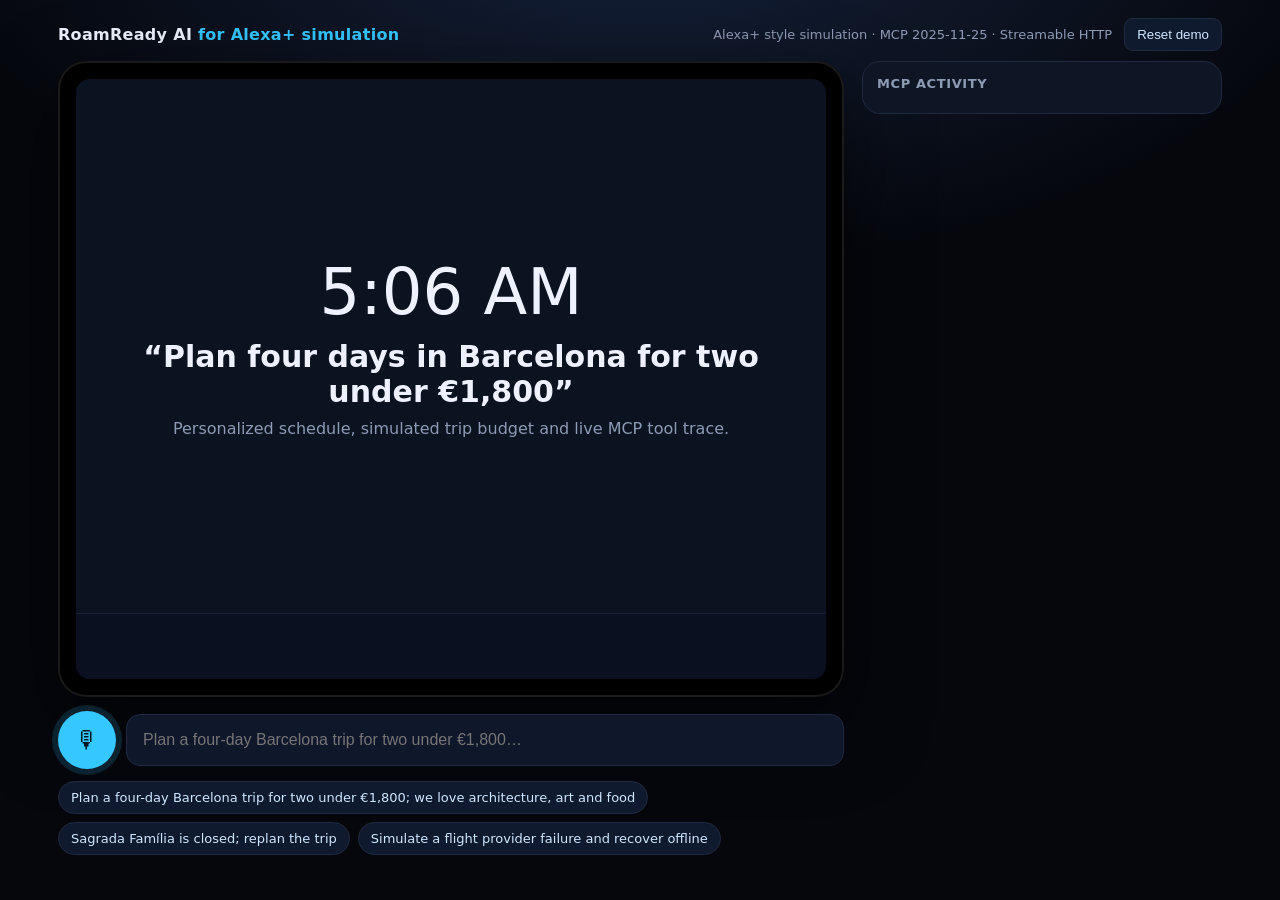
==== web/static/index.html @ 5a31c9e3 "Prepare RoamReady AI hackathon demo and audit" ====
<!DOCTYPE html>
<html lang="en">
<head>
<meta charset="utf-8">
<meta name="viewport" content="width=device-width, initial-scale=1">
<title>RoamReady AI · Alexa+ simulator</title>
<style>
  :root { --ring:#35c7ff; --bg:#05070d; --panel:#0e1524; --line:#1f2a40; --text:#eef2ff; --muted:#8e9bb5; }
  * { box-sizing:border-box; }
  body { margin:0; min-height:100vh; background:radial-gradient(1200px 600px at 50% -10%, #16233d 0%, var(--bg) 60%); color:var(--text);
         font-family:system-ui,-apple-system,"Segoe UI",Roboto,sans-serif; display:flex; flex-direction:column; align-items:center; }
  header { width:100%; max-width:1180px; display:flex; justify-content:space-between; align-items:center; padding:18px 8px 10px; }
  header .brand { font-weight:700; letter-spacing:.3px; } header .brand span { color:var(--ring); }
  header .meta { color:var(--muted); font-size:13px; }
  .reset { margin-left:12px; background:#101a2e; border:1px solid var(--line); color:#cfe6ff; border-radius:9px; padding:8px 12px; cursor:pointer; }
  .stage { display:flex; gap:18px; width:100%; max-width:1180px; padding:0 8px 24px; align-items:flex-start; }
  .device { flex:1; background:#000; border-radius:28px; padding:18px; box-shadow:0 30px 80px rgba(0,0,0,.6), inset 0 0 0 2px #1a1a1a; }
  .screen { position:relative; background:#0b1220; border-radius:14px; height:600px; overflow:hidden; display:flex; flex-direction:column; }
  .lightbar { position:absolute; left:0; right:0; bottom:0; height:6px; background:transparent; transition:.3s; }
  .listening .lightbar { background:linear-gradient(90deg,transparent,var(--ring),transparent); animation:pulse 1.1s infinite; }
  .thinking .lightbar { background:linear-gradient(90deg,#1b5cff,var(--ring),#1b5cff); background-size:200% 100%; animation:slide 1.2s linear infinite; }
  .speaking .lightbar { background:var(--ring); animation:pulse .6s infinite; }
  @keyframes pulse { 0%,100% { opacity:.35 } 50% { opacity:1 } }
  @keyframes slide { from { background-position:0 0 } to { background-position:200% 0 } }
  .home { flex:1; display:flex; flex-direction:column; justify-content:center; align-items:center; gap:10px; color:var(--muted); text-align:center; padding:30px; }
  .home h2 { color:var(--text); font-size:30px; margin:0; font-weight:650; }
  .clock { font-size:64px; color:var(--text); font-weight:300; }
  iframe { flex:1; border:0; width:100%; background:#0b1220; display:none; }
  .caption { min-height:66px; padding:12px 18px 16px; border-top:1px solid #172238; background:#0a1020; font-size:17px; }
  .caption .you { color:var(--muted); font-size:14px; margin-bottom:4px; }
  .controls { display:flex; gap:10px; margin-top:14px; align-items:center; }
  .mic { width:58px; height:58px; border-radius:50%; border:0; background:var(--ring); color:#001421; font-size:24px; cursor:pointer; flex:none; box-shadow:0 0 0 6px rgba(53,199,255,.15); }
  .mic.on { background:#ff4d6d; box-shadow:0 0 0 8px rgba(255,77,109,.2); }
  input { flex:1; background:#0f172a; border:1px solid var(--line); color:var(--text); border-radius:14px; padding:16px; font-size:16px; }
  .chips { display:flex; flex-wrap:wrap; gap:8px; margin-top:12px; }
  .chip { background:#101a2e; border:1px solid var(--line); color:#cfe6ff; padding:8px 12px; border-radius:99px; font-size:13px; cursor:pointer; }
  .dev { width:360px; flex:none; background:var(--panel); border:1px solid var(--line); border-radius:18px; padding:14px; font-size:12px; max-height:760px; overflow:auto; }
  .dev h3 { margin:0 0 8px; font-size:13px; color:var(--muted); font-weight:600; text-transform:uppercase; letter-spacing:.6px; }
  .ev { border-left:2px solid var(--ring); padding:6px 10px; margin:8px 0; background:#0b1322; border-radius:0 8px 8px 0; }
  .ev.err { border-color:#ff4d6d; } .ev.note { border-color:#ffb547; }
  .ev b { color:#bfe9ff; } .ev pre { white-space:pre-wrap; word-break:break-word; margin:4px 0 0; color:var(--muted); font-size:11px; }
  @media (max-width: 1100px) { .stage { flex-direction:column; } .dev { width:100%; } }
</style>
</head>
<body>
<header>
  <div class="brand">RoamReady AI <span>for Alexa+ simulation</span></div>
  <div><span class="meta">Alexa+ style simulation · MCP 2025-11-25 · Streamable HTTP</span><button class="reset" id="reset">Reset demo</button></div>
</header>
<div class="stage">
  <div>
    <div class="device"><div class="screen" id="screen">
      <div class="home" id="home"><div class="clock" id="clock"></div><h2>“Plan four days in Barcelona for two under €1,800”</h2>
        <div>Personalized schedule, simulated trip budget and live MCP tool trace.</div></div>
      <iframe id="view" sandbox="allow-scripts allow-popups" title="RoamReady AI view"></iframe>
      <div class="caption"><div class="you" id="you"></div><div id="say"></div></div>
      <div class="lightbar"></div>
    </div></div>
    <div class="controls">
      <button class="mic" id="mic" title="Talk">🎙</button>
      <input id="text" placeholder="Plan a four-day Barcelona trip for two under €1,800…" autocomplete="off">
    </div>
    <div class="chips" id="chips"></div>
  </div>
  <aside class="dev"><h3>MCP activity</h3><div id="log"></div></aside>
</div>
<script>
const $ = (id) => document.getElementById(id);
const screen = $("screen"), view = $("view"), log = $("log");
let sessionId = localStorage.getItem("ts_session") || null;
const userId = localStorage.getItem("ts_user") || (() => { const u = "user-" + Math.random().toString(36).slice(2, 8); localStorage.setItem("ts_user", u); return u; })();
const chips = ["Plan a four-day Barcelona trip for two under €1,800; we love architecture, art and food",
               "Sagrada Família is closed; replan the trip", "Simulate a flight provider failure and recover offline"] ;
chips.forEach(c => { const b = document.createElement("span"); b.className = "chip"; b.textContent = c; b.onclick = () => ask(c); $("chips").appendChild(b); });
setInterval(() => $("clock").textContent = new Date().toLocaleTimeString([], { hour:"numeric", minute:"2-digit" }), 1000);

function state(s) { screen.className = "screen " + (s || ""); }
function addLog(cls, title, body) {
  const d = document.createElement("div"); d.className = "ev " + (cls || "");
  const b = document.createElement("b"); b.textContent = title; d.appendChild(b);
  if (body) { const pre = document.createElement("pre"); pre.textContent = body; d.appendChild(pre); }
  log.prepend(d);
}

// ---------------------------------------------------------------- MCP Apps host bridge (SEP-1865)
let current = null, viewReady = false;
function showView(ui) {
  current = ui; viewReady = false;
  $("home").style.display = "none"; view.style.display = "block";
  view.srcdoc = ui.html;
}
function toView(msg) { view.contentWindow && view.contentWindow.postMessage(msg, "*"); }
window.addEventListener("message", async (ev) => {
  if (ev.source !== view.contentWindow) return;
  const m = ev.data || {};
  if (m.method === "ui/initialize") {
    toView({ jsonrpc:"2.0", id:m.id, result:{ protocolVersion:"2026-01-26", hostInfo:{ name:"alexa-plus-simulator", version:"0.1.0" },
      hostCapabilities:{ openLinks:{}, serverTools:{}, logging:{} },
      hostContext:{ theme:"dark", displayMode:"inline", platform:"web", locale:"en-US", containerDimensions:{ height:520 } } } });
  } else if (m.method === "ui/notifications/initialized") {
    viewReady = true;
    if (current) { toView({ jsonrpc:"2.0", method:"ui/notifications/tool-input", params:current.toolInput });
                   toView({ jsonrpc:"2.0", method:"ui/notifications/tool-result", params:current.toolResult }); }
  } else if (m.method === "tools/call") {
    addLog("", "view → tools/call " + m.params.name, JSON.stringify(m.params.arguments));
    const r = await fetch("/api/tool", { method:"POST", headers:{ "Content-Type":"application/json" }, body:JSON.stringify({ user_id:userId, ...m.params }) }).then(r => r.json());
    toView({ jsonrpc:"2.0", id:m.id, result:r });
    const sp = r.structuredContent && r.structuredContent.speech; if (sp) { $("say").textContent = sp; speak(sp); }
    if (r.structuredContent && r.structuredContent.kind === "watches") toView({ jsonrpc:"2.0", method:"ui/notifications/tool-result", params:r });
  } else if (m.method === "ui/open-link") {
    window.open(m.params.url, "_blank"); toView({ jsonrpc:"2.0", id:m.id, result:{} });
  } else if (m.id && m.method) { toView({ jsonrpc:"2.0", id:m.id, result:{} }); }
});

// ---------------------------------------------------------------- voice
function speak(text) {
  if (!("speechSynthesis" in window)) return;
  speechSynthesis.cancel();
  const u = new SpeechSynthesisUtterance(text); u.lang = "en-US"; u.rate = 1.03;
  const v = speechSynthesis.getVoices().find(v => /en-US/.test(v.lang) && /(Aria|Jenny|Samantha|Google US|Zira)/i.test(v.name));
  if (v) u.voice = v;
  u.onstart = () => state("speaking"); u.onend = () => state("");
  speechSynthesis.speak(u);
}
const SR = window.SpeechRecognition || window.webkitSpeechRecognition;
let rec = null;
$("mic").onclick = () => {
  if (!SR) { $("text").focus(); return; }
  if (rec) { rec.stop(); return; }
  rec = new SR(); rec.lang = "en-US"; rec.interimResults = true;
  rec.onstart = () => { state("listening"); $("mic").classList.add("on"); };
  rec.onresult = (e) => { const t = [...e.results].map(r => r[0].transcript).join(""); $("you").textContent = "“" + t + "”"; if (e.results[e.results.length - 1].isFinal) ask(t); };
  rec.onend = () => { $("mic").classList.remove("on"); rec = null; if (screen.className.includes("listening")) state(""); };
  rec.start();
};
$("text").addEventListener("keydown", (e) => { if (e.key === "Enter" && e.target.value.trim()) { ask(e.target.value.trim()); e.target.value = ""; } });
$("reset").onclick = async () => {
  $("reset").disabled = true;
  try {
    await fetch("/api/reset", { method:"POST", headers:{"Content-Type":"application/json"}, body:JSON.stringify({session_id:sessionId, user_id:userId}) });
    sessionId = null; localStorage.removeItem("ts_session"); log.replaceChildren(); current = null;
    view.removeAttribute("srcdoc"); view.style.display = "none"; $("home").style.display = "flex";
    $("you").textContent = ""; $("say").textContent = "Demo reset."; state("");
  } catch (e) { addLog("err", "reset failed", String(e)); }
  finally { $("reset").disabled = false; }
};

// ---------------------------------------------------------------- conversation
async function ask(text) {
  text = text.replace(/^alexa[, ]*/i, "");
  $("you").textContent = "“" + text + "”"; $("say").textContent = "…"; state("thinking");
  addLog("", "user", text);
  try {
    const r = await fetch("/api/chat", { method:"POST", headers:{ "Content-Type":"application/json" },
                                          body:JSON.stringify({ session_id:sessionId, user_id:userId, text }) }).then(r => r.json());
    sessionId = r.session_id; localStorage.setItem("ts_session", sessionId);
    (r.trace || []).forEach(t => t.note ? addLog("note", "host", t.note)
                                         : addLog(t.isError ? "err" : "", "tools/call " + t.tool, JSON.stringify(t.arguments) + "\n→ " + (t.speech || "")));
    addLog("", `Alexa (${r.mode}, ${r.ms} ms)`, r.speech);
    if (r.ui) showView(r.ui);
    $("say").textContent = r.speech; speak(r.speech);
  } catch (e) { $("say").textContent = "Sorry, something went wrong."; state(""); addLog("err", "error", String(e)); }
}
</script>
</body>
</html>
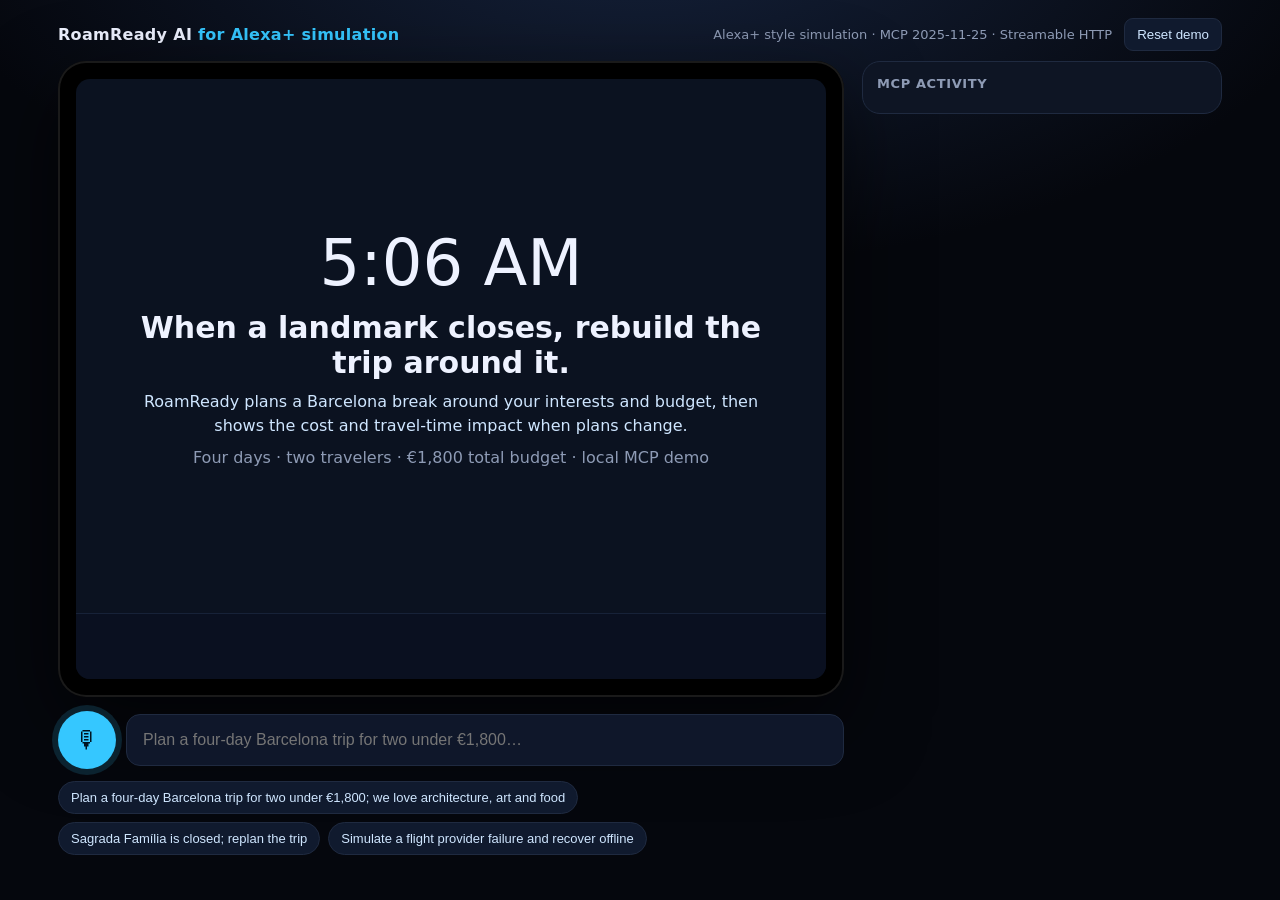
==== commit 6e374572: "Polish RoamReady competition demo and submission evidence" ====
--- a/web/static/index.html
+++ b/web/static/index.html
@@ -24,6 +24,8 @@
   @keyframes slide { from { background-position:0 0 } to { background-position:200% 0 } }
   .home { flex:1; display:flex; flex-direction:column; justify-content:center; align-items:center; gap:10px; color:var(--muted); text-align:center; padding:30px; }
   .home h2 { color:var(--text); font-size:30px; margin:0; font-weight:650; }
+  .home .promise { max-width:650px; color:#cfe6ff; font-size:16px; line-height:1.5; }
+  .sr-only { position:absolute; width:1px; height:1px; padding:0; margin:-1px; overflow:hidden; clip:rect(0,0,0,0); white-space:nowrap; border:0; }
   .clock { font-size:64px; color:var(--text); font-weight:300; }
   iframe { flex:1; border:0; width:100%; background:#0b1220; display:none; }
   .caption { min-height:66px; padding:12px 18px 16px; border-top:1px solid #172238; background:#0a1020; font-size:17px; }
@@ -34,6 +36,7 @@
   input { flex:1; background:#0f172a; border:1px solid var(--line); color:var(--text); border-radius:14px; padding:16px; font-size:16px; }
   .chips { display:flex; flex-wrap:wrap; gap:8px; margin-top:12px; }
   .chip { background:#101a2e; border:1px solid var(--line); color:#cfe6ff; padding:8px 12px; border-radius:99px; font-size:13px; cursor:pointer; }
+  button:focus-visible, input:focus-visible { outline:3px solid var(--ring); outline-offset:2px; }
   .dev { width:360px; flex:none; background:var(--panel); border:1px solid var(--line); border-radius:18px; padding:14px; font-size:12px; max-height:760px; overflow:auto; }
   .dev h3 { margin:0 0 8px; font-size:13px; color:var(--muted); font-weight:600; text-transform:uppercase; letter-spacing:.6px; }
   .ev { border-left:2px solid var(--ring); padding:6px 10px; margin:8px 0; background:#0b1322; border-radius:0 8px 8px 0; }
@@ -44,25 +47,26 @@
 </head>
 <body>
 <header>
-  <div class="brand">RoamReady AI <span>for Alexa+ simulation</span></div>
+  <div class="brand"><h1 style="display:inline;font-size:inherit;margin:0">RoamReady AI</h1> <span>for Alexa+ simulation</span></div>
   <div><span class="meta">Alexa+ style simulation · MCP 2025-11-25 · Streamable HTTP</span><button class="reset" id="reset">Reset demo</button></div>
 </header>
 <div class="stage">
   <div>
     <div class="device"><div class="screen" id="screen">
-      <div class="home" id="home"><div class="clock" id="clock"></div><h2>“Plan four days in Barcelona for two under €1,800”</h2>
-        <div>Personalized schedule, simulated trip budget and live MCP tool trace.</div></div>
+      <div class="home" id="home"><div class="clock" id="clock" aria-hidden="true"></div><h2>When a landmark closes, rebuild the trip around it.</h2>
+        <div class="promise">RoamReady plans a Barcelona break around your interests and budget, then shows the cost and travel-time impact when plans change.</div>
+        <div>Four days · two travelers · €1,800 total budget · local MCP demo</div></div>
       <iframe id="view" sandbox="allow-scripts allow-popups" title="RoamReady AI view"></iframe>
-      <div class="caption"><div class="you" id="you"></div><div id="say"></div></div>
+      <div class="caption"><div class="you" id="you"></div><div id="say" role="status" aria-live="polite" aria-atomic="true"></div></div>
       <div class="lightbar"></div>
     </div></div>
     <div class="controls">
-      <button class="mic" id="mic" title="Talk">🎙</button>
-      <input id="text" placeholder="Plan a four-day Barcelona trip for two under €1,800…" autocomplete="off">
+      <button class="mic" id="mic" title="Talk" aria-label="Speak a request; typing is also available">🎙</button>
+      <label class="sr-only" for="text">Trip request</label><input id="text" placeholder="Plan a four-day Barcelona trip for two under €1,800…" autocomplete="off">
     </div>
     <div class="chips" id="chips"></div>
   </div>
-  <aside class="dev"><h3>MCP activity</h3><div id="log"></div></aside>
+  <aside class="dev" aria-label="MCP activity"><h3>MCP activity</h3><div id="log" role="log" aria-live="polite" aria-relevant="additions"></div></aside>
 </div>
 <script>
 const $ = (id) => document.getElementById(id);
@@ -71,7 +75,7 @@
 const userId = localStorage.getItem("ts_user") || (() => { const u = "user-" + Math.random().toString(36).slice(2, 8); localStorage.setItem("ts_user", u); return u; })();
 const chips = ["Plan a four-day Barcelona trip for two under €1,800; we love architecture, art and food",
                "Sagrada Família is closed; replan the trip", "Simulate a flight provider failure and recover offline"] ;
-chips.forEach(c => { const b = document.createElement("span"); b.className = "chip"; b.textContent = c; b.onclick = () => ask(c); $("chips").appendChild(b); });
+chips.forEach(c => { const b = document.createElement("button"); b.type = "button"; b.className = "chip"; b.textContent = c; b.onclick = () => ask(c); $("chips").appendChild(b); });
 setInterval(() => $("clock").textContent = new Date().toLocaleTimeString([], { hour:"numeric", minute:"2-digit" }), 1000);
 
 function state(s) { screen.className = "screen " + (s || ""); }
@@ -80,6 +84,13 @@
   const b = document.createElement("b"); b.textContent = title; d.appendChild(b);
   if (body) { const pre = document.createElement("pre"); pre.textContent = body; d.appendChild(pre); }
   log.prepend(d);
+}
+async function fetchJson(url, options) {
+  const response = await fetch(url, options);
+  let payload;
+  try { payload = await response.json(); } catch (_) { throw new Error(`Server returned HTTP ${response.status} without a readable response.`); }
+  if (!response.ok) throw new Error(payload.detail || payload.error || `Request failed (HTTP ${response.status}).`);
+  return payload;
 }
 
 // ---------------------------------------------------------------- MCP Apps host bridge (SEP-1865)
@@ -103,7 +114,7 @@
                    toView({ jsonrpc:"2.0", method:"ui/notifications/tool-result", params:current.toolResult }); }
   } else if (m.method === "tools/call") {
     addLog("", "view → tools/call " + m.params.name, JSON.stringify(m.params.arguments));
-    const r = await fetch("/api/tool", { method:"POST", headers:{ "Content-Type":"application/json" }, body:JSON.stringify({ user_id:userId, ...m.params }) }).then(r => r.json());
+    const r = await fetchJson("/api/tool", { method:"POST", headers:{ "Content-Type":"application/json" }, body:JSON.stringify({ user_id:userId, ...m.params }) });
     toView({ jsonrpc:"2.0", id:m.id, result:r });
     const sp = r.structuredContent && r.structuredContent.speech; if (sp) { $("say").textContent = sp; speak(sp); }
     if (r.structuredContent && r.structuredContent.kind === "watches") toView({ jsonrpc:"2.0", method:"ui/notifications/tool-result", params:r });
@@ -114,12 +125,12 @@
 
 // ---------------------------------------------------------------- voice
 function speak(text) {
-  if (!("speechSynthesis" in window)) return;
+  if (!("speechSynthesis" in window)) { state(""); return; }
   speechSynthesis.cancel();
   const u = new SpeechSynthesisUtterance(text); u.lang = "en-US"; u.rate = 1.03;
   const v = speechSynthesis.getVoices().find(v => /en-US/.test(v.lang) && /(Aria|Jenny|Samantha|Google US|Zira)/i.test(v.name));
   if (v) u.voice = v;
-  u.onstart = () => state("speaking"); u.onend = () => state("");
+  u.onstart = () => state("speaking"); u.onend = () => state(""); u.onerror = () => state("");
   speechSynthesis.speak(u);
 }
 const SR = window.SpeechRecognition || window.webkitSpeechRecognition;
@@ -130,18 +141,19 @@
   rec = new SR(); rec.lang = "en-US"; rec.interimResults = true;
   rec.onstart = () => { state("listening"); $("mic").classList.add("on"); };
   rec.onresult = (e) => { const t = [...e.results].map(r => r[0].transcript).join(""); $("you").textContent = "“" + t + "”"; if (e.results[e.results.length - 1].isFinal) ask(t); };
+  rec.onerror = (e) => { $("say").textContent = `Voice input unavailable (${e.error || "browser error"}). Type your request instead.`; addLog("note", "voice input unavailable", "Use the trip request field and press Enter."); state(""); };
   rec.onend = () => { $("mic").classList.remove("on"); rec = null; if (screen.className.includes("listening")) state(""); };
-  rec.start();
+  try { rec.start(); } catch (e) { $("say").textContent = "Voice input could not start. Type your request instead."; addLog("note", "voice input unavailable", String(e)); rec = null; state(""); }
 };
 $("text").addEventListener("keydown", (e) => { if (e.key === "Enter" && e.target.value.trim()) { ask(e.target.value.trim()); e.target.value = ""; } });
 $("reset").onclick = async () => {
   $("reset").disabled = true;
   try {
-    await fetch("/api/reset", { method:"POST", headers:{"Content-Type":"application/json"}, body:JSON.stringify({session_id:sessionId, user_id:userId}) });
+    await fetchJson("/api/reset", { method:"POST", headers:{"Content-Type":"application/json"}, body:JSON.stringify({session_id:sessionId, user_id:userId}) });
     sessionId = null; localStorage.removeItem("ts_session"); log.replaceChildren(); current = null;
     view.removeAttribute("srcdoc"); view.style.display = "none"; $("home").style.display = "flex";
-    $("you").textContent = ""; $("say").textContent = "Demo reset."; state("");
-  } catch (e) { addLog("err", "reset failed", String(e)); }
+    $("you").textContent = ""; $("say").textContent = "Demo reset. Start a new trip whenever you’re ready."; state("");
+  } catch (e) { $("say").textContent = "Reset failed. Your current demo state is still available; retry reset."; addLog("err", "reset failed", String(e)); }
   finally { $("reset").disabled = false; }
 };
 
@@ -151,15 +163,15 @@
   $("you").textContent = "“" + text + "”"; $("say").textContent = "…"; state("thinking");
   addLog("", "user", text);
   try {
-    const r = await fetch("/api/chat", { method:"POST", headers:{ "Content-Type":"application/json" },
-                                          body:JSON.stringify({ session_id:sessionId, user_id:userId, text }) }).then(r => r.json());
+    const r = await fetchJson("/api/chat", { method:"POST", headers:{ "Content-Type":"application/json" },
+                                               body:JSON.stringify({ session_id:sessionId, user_id:userId, text }) });
     sessionId = r.session_id; localStorage.setItem("ts_session", sessionId);
     (r.trace || []).forEach(t => t.note ? addLog("note", "host", t.note)
                                          : addLog(t.isError ? "err" : "", "tools/call " + t.tool, JSON.stringify(t.arguments) + "\n→ " + (t.speech || "")));
     addLog("", `Alexa (${r.mode}, ${r.ms} ms)`, r.speech);
     if (r.ui) showView(r.ui);
     $("say").textContent = r.speech; speak(r.speech);
-  } catch (e) { $("say").textContent = "Sorry, something went wrong."; state(""); addLog("err", "error", String(e)); }
+  } catch (e) { $("say").textContent = "I couldn’t reach the local trip service. Check that both demo services are running, then try again."; state(""); addLog("err", "request failed", String(e)); }
 }
 </script>
 </body>
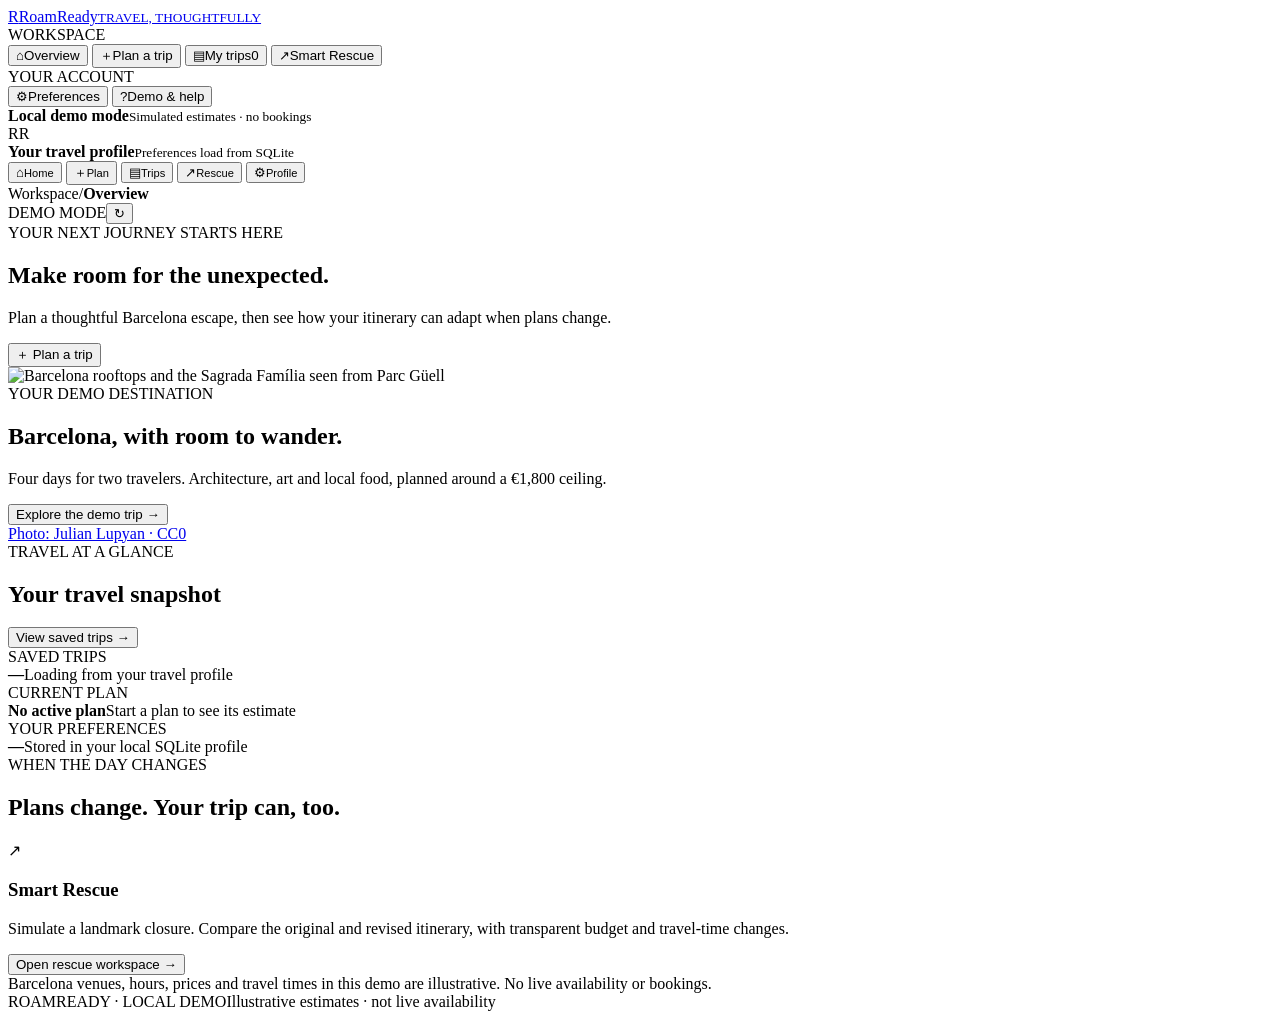
==== commit 7dea27bf: "Build polished RoamReady travel dashboard" ====
--- a/web/static/index.html
+++ b/web/static/index.html
@@ -1,178 +1,150 @@
-<!DOCTYPE html>
+<!doctype html>
 <html lang="en">
 <head>
-<meta charset="utf-8">
-<meta name="viewport" content="width=device-width, initial-scale=1">
-<title>RoamReady AI · Alexa+ simulator</title>
-<style>
-  :root { --ring:#35c7ff; --bg:#05070d; --panel:#0e1524; --line:#1f2a40; --text:#eef2ff; --muted:#8e9bb5; }
-  * { box-sizing:border-box; }
-  body { margin:0; min-height:100vh; background:radial-gradient(1200px 600px at 50% -10%, #16233d 0%, var(--bg) 60%); color:var(--text);
-         font-family:system-ui,-apple-system,"Segoe UI",Roboto,sans-serif; display:flex; flex-direction:column; align-items:center; }
-  header { width:100%; max-width:1180px; display:flex; justify-content:space-between; align-items:center; padding:18px 8px 10px; }
-  header .brand { font-weight:700; letter-spacing:.3px; } header .brand span { color:var(--ring); }
-  header .meta { color:var(--muted); font-size:13px; }
-  .reset { margin-left:12px; background:#101a2e; border:1px solid var(--line); color:#cfe6ff; border-radius:9px; padding:8px 12px; cursor:pointer; }
-  .stage { display:flex; gap:18px; width:100%; max-width:1180px; padding:0 8px 24px; align-items:flex-start; }
-  .device { flex:1; background:#000; border-radius:28px; padding:18px; box-shadow:0 30px 80px rgba(0,0,0,.6), inset 0 0 0 2px #1a1a1a; }
-  .screen { position:relative; background:#0b1220; border-radius:14px; height:600px; overflow:hidden; display:flex; flex-direction:column; }
-  .lightbar { position:absolute; left:0; right:0; bottom:0; height:6px; background:transparent; transition:.3s; }
-  .listening .lightbar { background:linear-gradient(90deg,transparent,var(--ring),transparent); animation:pulse 1.1s infinite; }
-  .thinking .lightbar { background:linear-gradient(90deg,#1b5cff,var(--ring),#1b5cff); background-size:200% 100%; animation:slide 1.2s linear infinite; }
-  .speaking .lightbar { background:var(--ring); animation:pulse .6s infinite; }
-  @keyframes pulse { 0%,100% { opacity:.35 } 50% { opacity:1 } }
-  @keyframes slide { from { background-position:0 0 } to { background-position:200% 0 } }
-  .home { flex:1; display:flex; flex-direction:column; justify-content:center; align-items:center; gap:10px; color:var(--muted); text-align:center; padding:30px; }
-  .home h2 { color:var(--text); font-size:30px; margin:0; font-weight:650; }
-  .home .promise { max-width:650px; color:#cfe6ff; font-size:16px; line-height:1.5; }
-  .sr-only { position:absolute; width:1px; height:1px; padding:0; margin:-1px; overflow:hidden; clip:rect(0,0,0,0); white-space:nowrap; border:0; }
-  .clock { font-size:64px; color:var(--text); font-weight:300; }
-  iframe { flex:1; border:0; width:100%; background:#0b1220; display:none; }
-  .caption { min-height:66px; padding:12px 18px 16px; border-top:1px solid #172238; background:#0a1020; font-size:17px; }
-  .caption .you { color:var(--muted); font-size:14px; margin-bottom:4px; }
-  .controls { display:flex; gap:10px; margin-top:14px; align-items:center; }
-  .mic { width:58px; height:58px; border-radius:50%; border:0; background:var(--ring); color:#001421; font-size:24px; cursor:pointer; flex:none; box-shadow:0 0 0 6px rgba(53,199,255,.15); }
-  .mic.on { background:#ff4d6d; box-shadow:0 0 0 8px rgba(255,77,109,.2); }
-  input { flex:1; background:#0f172a; border:1px solid var(--line); color:var(--text); border-radius:14px; padding:16px; font-size:16px; }
-  .chips { display:flex; flex-wrap:wrap; gap:8px; margin-top:12px; }
-  .chip { background:#101a2e; border:1px solid var(--line); color:#cfe6ff; padding:8px 12px; border-radius:99px; font-size:13px; cursor:pointer; }
-  button:focus-visible, input:focus-visible { outline:3px solid var(--ring); outline-offset:2px; }
-  .dev { width:360px; flex:none; background:var(--panel); border:1px solid var(--line); border-radius:18px; padding:14px; font-size:12px; max-height:760px; overflow:auto; }
-  .dev h3 { margin:0 0 8px; font-size:13px; color:var(--muted); font-weight:600; text-transform:uppercase; letter-spacing:.6px; }
-  .ev { border-left:2px solid var(--ring); padding:6px 10px; margin:8px 0; background:#0b1322; border-radius:0 8px 8px 0; }
-  .ev.err { border-color:#ff4d6d; } .ev.note { border-color:#ffb547; }
-  .ev b { color:#bfe9ff; } .ev pre { white-space:pre-wrap; word-break:break-word; margin:4px 0 0; color:var(--muted); font-size:11px; }
-  @media (max-width: 1100px) { .stage { flex-direction:column; } .dev { width:100%; } }
-</style>
+  <meta charset="utf-8">
+  <meta name="viewport" content="width=device-width, initial-scale=1">
+  <meta name="theme-color" content="#f4f2ec">
+  <title>RoamReady — trip dashboard</title>
+  <link rel="stylesheet" href="/static/app.css">
 </head>
 <body>
-<header>
-  <div class="brand"><h1 style="display:inline;font-size:inherit;margin:0">RoamReady AI</h1> <span>for Alexa+ simulation</span></div>
-  <div><span class="meta">Alexa+ style simulation · MCP 2025-11-25 · Streamable HTTP</span><button class="reset" id="reset">Reset demo</button></div>
-</header>
-<div class="stage">
-  <div>
-    <div class="device"><div class="screen" id="screen">
-      <div class="home" id="home"><div class="clock" id="clock" aria-hidden="true"></div><h2>When a landmark closes, rebuild the trip around it.</h2>
-        <div class="promise">RoamReady plans a Barcelona break around your interests and budget, then shows the cost and travel-time impact when plans change.</div>
-        <div>Four days · two travelers · €1,800 total budget · local MCP demo</div></div>
-      <iframe id="view" sandbox="allow-scripts allow-popups" title="RoamReady AI view"></iframe>
-      <div class="caption"><div class="you" id="you"></div><div id="say" role="status" aria-live="polite" aria-atomic="true"></div></div>
-      <div class="lightbar"></div>
-    </div></div>
-    <div class="controls">
-      <button class="mic" id="mic" title="Talk" aria-label="Speak a request; typing is also available">🎙</button>
-      <label class="sr-only" for="text">Trip request</label><input id="text" placeholder="Plan a four-day Barcelona trip for two under €1,800…" autocomplete="off">
+  <div class="app-shell">
+    <aside class="sidebar" aria-label="Main navigation">
+      <a class="brand" href="#" data-page-link="overview" aria-label="RoamReady overview">
+        <span class="brand-mark" aria-hidden="true">R</span><span>RoamReady<small>TRAVEL, THOUGHTFULLY</small></span>
+      </a>
+      <div class="nav-label">WORKSPACE</div>
+      <nav class="primary-nav">
+        <button type="button" class="nav-link active" data-page="overview"><span class="nav-glyph" aria-hidden="true">⌂</span>Overview</button>
+        <button type="button" class="nav-link" data-page="planner"><span class="nav-glyph" aria-hidden="true">＋</span>Plan a trip</button>
+        <button type="button" class="nav-link" data-page="trips"><span class="nav-glyph" aria-hidden="true">▤</span>My trips<span class="nav-count" id="trip-count">0</span></button>
+        <button type="button" class="nav-link" data-page="rescue"><span class="nav-glyph" aria-hidden="true">↗</span>Smart Rescue</button>
+      </nav>
+      <div class="nav-label nav-label-bottom">YOUR ACCOUNT</div>
+      <nav class="primary-nav">
+        <button type="button" class="nav-link" data-page="preferences"><span class="nav-glyph" aria-hidden="true">⚙</span>Preferences</button>
+        <button type="button" class="nav-link" data-page="help"><span class="nav-glyph" aria-hidden="true">?</span>Demo & help</button>
+      </nav>
+      <div class="sidebar-spacer"></div>
+      <div class="demo-status"><span class="status-dot"></span><div><strong>Local demo mode</strong><small>Simulated estimates · no bookings</small></div></div>
+      <div class="profile-mini"><span class="avatar">RR</span><div><strong>Your travel profile</strong><small id="profile-mini-label">Preferences load from SQLite</small></div></div>
+    </aside>
+
+    <div class="mobile-nav" aria-label="Mobile navigation">
+      <button type="button" class="nav-link active" data-page="overview"><span aria-hidden="true">⌂</span><small>Home</small></button>
+      <button type="button" class="nav-link" data-page="planner"><span aria-hidden="true">＋</span><small>Plan</small></button>
+      <button type="button" class="nav-link" data-page="trips"><span aria-hidden="true">▤</span><small>Trips</small></button>
+      <button type="button" class="nav-link" data-page="rescue"><span aria-hidden="true">↗</span><small>Rescue</small></button>
+      <button type="button" class="nav-link" data-page="preferences"><span aria-hidden="true">⚙</span><small>Profile</small></button>
     </div>
-    <div class="chips" id="chips"></div>
+
+    <main class="main">
+      <header class="topbar">
+        <div class="breadcrumbs"><span>Workspace</span><span aria-hidden="true">/</span><strong id="page-title">Overview</strong></div>
+        <div class="topbar-actions"><span class="demo-pill"><i></i>DEMO MODE</span><button type="button" class="icon-button" id="refresh-dashboard" aria-label="Refresh dashboard" title="Refresh dashboard">↻</button></div>
+      </header>
+
+      <section class="page-section active" id="page-overview" aria-labelledby="overview-title">
+        <div class="welcome-row">
+          <div><div class="eyebrow" id="welcome-date">YOUR NEXT JOURNEY STARTS HERE</div><h1 id="overview-title">Make room for the unexpected.</h1>
+            <p class="lead">Plan a thoughtful Barcelona escape, then see how your itinerary can adapt when plans change.</p></div>
+          <button type="button" class="button button-primary" data-page="planner"><span aria-hidden="true">＋</span> Plan a trip</button>
+        </div>
+
+        <article class="destination-hero">
+          <img src="/static/barcelona-sagrada.jpg" alt="Barcelona rooftops and the Sagrada Família seen from Parc Güell">
+          <div class="destination-scrim"></div>
+          <div class="destination-copy"><span class="image-kicker">YOUR DEMO DESTINATION</span><h2>Barcelona, with room to wander.</h2>
+            <p>Four days for two travelers. Architecture, art and local food, planned around a €1,800 ceiling.</p>
+            <button type="button" class="button button-light" data-plan-demo>Explore the demo trip <span aria-hidden="true">→</span></button>
+          </div>
+          <a class="image-credit" href="https://commons.wikimedia.org/wiki/File:Sagrada_Fam%C3%ADlia,_Barcelona.jpg" target="_blank" rel="noreferrer">Photo: Julian Lupyan · CC0</a>
+        </article>
+
+        <div class="section-heading"><div><div class="eyebrow">TRAVEL AT A GLANCE</div><h2>Your travel snapshot</h2></div><button type="button" class="text-link" data-page="trips">View saved trips <span aria-hidden="true">→</span></button></div>
+        <div class="snapshot-grid">
+          <article class="snapshot-card"><div class="snapshot-label">SAVED TRIPS</div><strong id="overview-trip-count">—</strong><span id="overview-trip-caption">Loading from your travel profile</span></article>
+          <article class="snapshot-card"><div class="snapshot-label">CURRENT PLAN</div><strong id="overview-plan-total">No active plan</strong><span id="overview-plan-caption">Start a plan to see its estimate</span></article>
+          <article class="snapshot-card"><div class="snapshot-label">YOUR PREFERENCES</div><strong id="overview-interest-count">—</strong><span id="overview-preference-caption">Stored in your local SQLite profile</span></article>
+        </div>
+
+        <div class="section-heading rescue-heading"><div><div class="eyebrow">WHEN THE DAY CHANGES</div><h2>Plans change. Your trip can, too.</h2></div></div>
+        <article class="rescue-preview">
+          <div class="rescue-symbol" aria-hidden="true">↗</div><div class="rescue-preview-copy"><h3>Smart Rescue</h3><p>Simulate a landmark closure. Compare the original and revised itinerary, with transparent budget and travel-time changes.</p></div>
+          <button type="button" class="button button-secondary" data-page="rescue">Open rescue workspace <span aria-hidden="true">→</span></button>
+        </article>
+        <div class="footnote">Barcelona venues, hours, prices and travel times in this demo are illustrative. No live availability or bookings.</div>
+      </section>
+
+      <section class="page-section" id="page-planner" aria-labelledby="planner-title" hidden>
+        <div class="page-intro"><div class="eyebrow">BUILD A TRIP THAT FITS</div><h1 id="planner-title">Plan your Barcelona trip</h1><p>Use the supported demo inputs. The itinerary and budget are generated by RoamReady’s offline MCP planner.</p></div>
+        <div class="planner-layout">
+          <form id="planner-form" class="panel planner-form">
+            <div class="panel-heading"><div><div class="eyebrow">TRIP DETAILS</div><h2>Your trip, your pace</h2></div><span class="step-label">01 / PLAN</span></div>
+            <label class="field">Destination<select id="plan-destination" disabled aria-describedby="destination-note"><option>Barcelona, Spain</option></select><small id="destination-note">The deterministic demo catalog currently covers Barcelona.</small></label>
+            <div class="field-row"><label class="field">Trip length<div class="input-suffix"><input id="plan-days" type="number" min="1" max="7" value="4" required><span>days</span></div></label>
+              <label class="field">Travelers<div class="input-suffix"><input id="plan-travelers" type="number" min="1" max="8" value="2" required><span>people</span></div></label></div>
+            <label class="field">Total trip budget <div class="input-suffix currency-input"><span>€</span><input id="plan-budget" type="number" min="0" max="100000" step="50" value="1800" required><span>EUR</span></div><small>Includes illustrative flights, lodging, meals, local transport and activities.</small></label>
+            <fieldset class="field interest-field"><legend>What do you enjoy?</legend><div class="interest-grid">
+              <label><input type="checkbox" name="plan-interest" value="architecture" checked><span>Architecture</span></label><label><input type="checkbox" name="plan-interest" value="art" checked><span>Art & culture</span></label><label><input type="checkbox" name="plan-interest" value="food" checked><span>Food</span></label><label><input type="checkbox" name="plan-interest" value="history"><span>History</span></label><label><input type="checkbox" name="plan-interest" value="outdoors"><span>Outdoors</span></label>
+            </div></fieldset>
+            <label class="access-toggle"><input id="plan-step-free" type="checkbox"><span><strong>Prioritize step-free venues</strong><small>Filters activities using the demo catalog’s step-free flag.</small></span></label>
+            <div id="planner-error" class="inline-alert" role="alert" hidden></div>
+            <button id="plan-submit" class="button button-primary button-wide" type="submit">Build my itinerary <span aria-hidden="true">→</span></button>
+            <div class="form-note">Dates and live availability are not modeled in the local demo.</div>
+          </form>
+          <aside class="panel planner-aside"><div class="eyebrow">WHAT YOU’LL GET</div><h2>A plan with the tradeoffs in view.</h2>
+            <ul class="benefit-list"><li><span>01</span><div><strong>One clear budget</strong><small>See category estimates and the amount left to spend.</small></div></li><li><span>02</span><div><strong>A day-by-day itinerary</strong><small>Move through activities, times and travel estimates.</small></div></li><li><span>03</span><div><strong>A plan that can adapt</strong><small>Run a simulated disruption and compare the alternatives.</small></div></li></ul>
+            <div class="aside-disclosure"><strong>Offline by design</strong><p>This planner calls the local MCP server. It does not request flight or hotel provider data.</p></div>
+          </aside>
+        </div>
+        <section class="results-workspace" id="results-workspace" hidden>
+          <div class="section-heading"><div><div class="eyebrow">YOUR GENERATED PLAN</div><h2>Trip workspace</h2></div><div class="result-actions"><button id="save-trip" type="button" class="button button-secondary">Save trip</button><button id="open-rescue-from-plan" type="button" class="button button-primary">Try Smart Rescue →</button></div></div>
+          <div class="result-frame-wrap"><iframe id="result-view" title="Trip itinerary results" sandbox="allow-scripts allow-popups"></iframe></div>
+        </section>
+      </section>
+
+      <section class="page-section" id="page-trips" aria-labelledby="trips-title" hidden>
+        <div class="page-intro page-intro-row"><div><div class="eyebrow">YOUR TRAVEL MEMORY</div><h1 id="trips-title">My trips</h1><p>Plans saved to your local SQLite profile. Demo estimates only; no bookings are made.</p></div><button class="button button-primary" type="button" data-page="planner">＋ Plan a trip</button></div>
+        <div id="trips-status" class="inline-alert" role="status" hidden></div>
+        <div id="trips-grid" class="trip-grid"><div class="loading-card">Loading saved trips…</div></div>
+      </section>
+
+      <section class="page-section" id="page-rescue" aria-labelledby="rescue-title" hidden>
+        <div class="page-intro"><div class="eyebrow">THE SMART RESCUE WORKSPACE</div><h1 id="rescue-title">A closed landmark isn’t the end of the day.</h1><p>Run a clearly simulated disruption against your current plan and compare the complete before-and-after estimates.</p></div>
+        <article class="disruption-banner"><span class="disruption-icon" aria-hidden="true">!</span><div><div class="eyebrow">SIMULATION · NOT A LIVE ALERT</div><h2>Sagrada Família is unavailable</h2><p>The demo will remove the landmark and rebuild your itinerary around your interests and accessibility preference.</p></div><span class="sim-badge">SIMULATED</span></article>
+        <div class="rescue-controls"><div><strong>Ready when you are</strong><small id="rescue-context">Use the current trip settings or the default four-day Barcelona demo.</small></div><div class="result-actions"><button type="button" id="run-provider-failure" class="button button-secondary">Simulate provider outage</button><button type="button" id="run-rescue" class="button button-primary">Replan around the closure <span aria-hidden="true">→</span></button></div></div>
+        <div id="rescue-error" class="inline-alert" role="alert" hidden></div>
+        <div id="rescue-results" class="results-workspace" hidden><div class="section-heading"><div><div class="eyebrow">ORIGINAL VS. REVISED</div><h2>Your trip, adapted.</h2></div><div class="result-actions"><button type="button" id="return-original" class="button button-secondary">View original plan</button><button type="button" id="save-rescue" class="button button-secondary">Save revised trip</button></div></div><div class="result-frame-wrap"><iframe id="rescue-view" title="Original and revised itinerary comparison" sandbox="allow-scripts allow-popups"></iframe></div></div>
+      </section>
+
+      <section class="page-section" id="page-preferences" aria-labelledby="preferences-title" hidden>
+        <div class="page-intro"><div class="eyebrow">PERSONALIZE THE PLANNER</div><h1 id="preferences-title">Travel preferences</h1><p>Saved through the existing MCP profile tool in SQLite and applied by the demo trip planner.</p></div>
+        <div class="preferences-layout"><form id="preferences-form" class="panel preferences-form">
+          <div class="panel-heading"><div><div class="eyebrow">PLANNING DEFAULTS</div><h2>What matters to you?</h2></div><span id="preferences-source" class="small-status">Loading profile…</span></div>
+          <label class="field">Default total budget<div class="input-suffix currency-input"><span>€</span><input id="pref-budget" type="number" min="0" max="100000" step="50" required><span>EUR</span></div></label>
+          <fieldset class="field interest-field"><legend>Interests</legend><div class="interest-grid">
+            <label><input type="checkbox" name="pref-interest" value="architecture"><span>Architecture</span></label><label><input type="checkbox" name="pref-interest" value="art"><span>Art & culture</span></label><label><input type="checkbox" name="pref-interest" value="food"><span>Food</span></label><label><input type="checkbox" name="pref-interest" value="history"><span>History</span></label><label><input type="checkbox" name="pref-interest" value="outdoors"><span>Outdoors</span></label>
+          </div></fieldset>
+          <label class="access-toggle"><input id="pref-step-free" type="checkbox"><span><strong>Prioritize step-free venues</strong><small>The setting is sent to the planner and rescue tool.</small></span></label>
+          <div id="preferences-message" class="inline-alert" role="status" hidden></div>
+          <div class="result-actions"><button class="button button-primary" type="submit">Save preferences</button><button class="button button-secondary" id="plan-with-preferences" type="button">Plan with these defaults</button></div>
+        </form>
+        <aside class="panel preferences-note"><div class="eyebrow">SUPPORTED IN THIS DEMO</div><h2>Settings with an effect.</h2><p>Budget, interests and step-free access are persisted in your travel profile and passed into both the Barcelona planner and rescue scenario.</p><p>Travel pace and date-specific scheduling are not supported by the current itinerary engine, so they are not shown as controls.</p></aside></div>
+      </section>
+
+      <section class="page-section" id="page-help" aria-labelledby="help-title" hidden>
+        <div class="page-intro"><div class="eyebrow">A FEW THINGS TO KNOW</div><h1 id="help-title">Demo & help</h1><p>RoamReady is a local travel planning demo that uses MCP tools for planning and recovery.</p></div>
+        <div class="help-grid"><article class="panel help-card"><div class="eyebrow">DEMO MODE</div><h2>What’s simulated?</h2><p>Barcelona attraction availability, opening hours, ticket costs, lodging, meals, airfare and local travel times are illustrative. Provider outage and landmark closure are simulated scenarios.</p><p>No booking, payment, current quote or live disruption feed is connected.</p></article>
+          <article class="panel help-card"><div class="eyebrow">MCP CONNECTION</div><h2>Local tools, real calls.</h2><p>The web dashboard sends planning, saved-trip, profile and rescue requests through the local Streamable HTTP MCP server. The app does not connect to an Alexa device or restricted Alexa+ preview tools.</p><code>http://127.0.0.1:8765/mcp</code></article>
+          <article class="panel help-card"><div class="eyebrow">SESSION CONTROLS</div><h2>Reset the demo session</h2><p>Clear the current conversation and generated comparison. Saved trips and preferences remain in your local profile.</p><button type="button" id="reset-demo" class="button button-secondary">Reset demo session</button></article>
+          <article class="panel help-card help-danger"><div class="eyebrow">DATA CONTROLS</div><h2>Clear your travel memory</h2><p>Delete your saved profile, saved trips and price watches from this demo’s SQLite database. This cannot be undone.</p><button type="button" id="forget-all" class="button button-danger">Forget all travel memory</button></article></div>
+      </section>
+
+      <div id="toast" class="toast" role="status" aria-live="polite" hidden></div>
+      <footer class="app-footer"><span>ROAMREADY · LOCAL DEMO</span><span>Illustrative estimates · not live availability</span></footer>
+    </main>
   </div>
-  <aside class="dev" aria-label="MCP activity"><h3>MCP activity</h3><div id="log" role="log" aria-live="polite" aria-relevant="additions"></div></aside>
-</div>
-<script>
-const $ = (id) => document.getElementById(id);
-const screen = $("screen"), view = $("view"), log = $("log");
-let sessionId = localStorage.getItem("ts_session") || null;
-const userId = localStorage.getItem("ts_user") || (() => { const u = "user-" + Math.random().toString(36).slice(2, 8); localStorage.setItem("ts_user", u); return u; })();
-const chips = ["Plan a four-day Barcelona trip for two under €1,800; we love architecture, art and food",
-               "Sagrada Família is closed; replan the trip", "Simulate a flight provider failure and recover offline"] ;
-chips.forEach(c => { const b = document.createElement("button"); b.type = "button"; b.className = "chip"; b.textContent = c; b.onclick = () => ask(c); $("chips").appendChild(b); });
-setInterval(() => $("clock").textContent = new Date().toLocaleTimeString([], { hour:"numeric", minute:"2-digit" }), 1000);
-
-function state(s) { screen.className = "screen " + (s || ""); }
-function addLog(cls, title, body) {
-  const d = document.createElement("div"); d.className = "ev " + (cls || "");
-  const b = document.createElement("b"); b.textContent = title; d.appendChild(b);
-  if (body) { const pre = document.createElement("pre"); pre.textContent = body; d.appendChild(pre); }
-  log.prepend(d);
-}
-async function fetchJson(url, options) {
-  const response = await fetch(url, options);
-  let payload;
-  try { payload = await response.json(); } catch (_) { throw new Error(`Server returned HTTP ${response.status} without a readable response.`); }
-  if (!response.ok) throw new Error(payload.detail || payload.error || `Request failed (HTTP ${response.status}).`);
-  return payload;
-}
-
-// ---------------------------------------------------------------- MCP Apps host bridge (SEP-1865)
-let current = null, viewReady = false;
-function showView(ui) {
-  current = ui; viewReady = false;
-  $("home").style.display = "none"; view.style.display = "block";
-  view.srcdoc = ui.html;
-}
-function toView(msg) { view.contentWindow && view.contentWindow.postMessage(msg, "*"); }
-window.addEventListener("message", async (ev) => {
-  if (ev.source !== view.contentWindow) return;
-  const m = ev.data || {};
-  if (m.method === "ui/initialize") {
-    toView({ jsonrpc:"2.0", id:m.id, result:{ protocolVersion:"2026-01-26", hostInfo:{ name:"alexa-plus-simulator", version:"0.1.0" },
-      hostCapabilities:{ openLinks:{}, serverTools:{}, logging:{} },
-      hostContext:{ theme:"dark", displayMode:"inline", platform:"web", locale:"en-US", containerDimensions:{ height:520 } } } });
-  } else if (m.method === "ui/notifications/initialized") {
-    viewReady = true;
-    if (current) { toView({ jsonrpc:"2.0", method:"ui/notifications/tool-input", params:current.toolInput });
-                   toView({ jsonrpc:"2.0", method:"ui/notifications/tool-result", params:current.toolResult }); }
-  } else if (m.method === "tools/call") {
-    addLog("", "view → tools/call " + m.params.name, JSON.stringify(m.params.arguments));
-    const r = await fetchJson("/api/tool", { method:"POST", headers:{ "Content-Type":"application/json" }, body:JSON.stringify({ user_id:userId, ...m.params }) });
-    toView({ jsonrpc:"2.0", id:m.id, result:r });
-    const sp = r.structuredContent && r.structuredContent.speech; if (sp) { $("say").textContent = sp; speak(sp); }
-    if (r.structuredContent && r.structuredContent.kind === "watches") toView({ jsonrpc:"2.0", method:"ui/notifications/tool-result", params:r });
-  } else if (m.method === "ui/open-link") {
-    window.open(m.params.url, "_blank"); toView({ jsonrpc:"2.0", id:m.id, result:{} });
-  } else if (m.id && m.method) { toView({ jsonrpc:"2.0", id:m.id, result:{} }); }
-});
-
-// ---------------------------------------------------------------- voice
-function speak(text) {
-  if (!("speechSynthesis" in window)) { state(""); return; }
-  speechSynthesis.cancel();
-  const u = new SpeechSynthesisUtterance(text); u.lang = "en-US"; u.rate = 1.03;
-  const v = speechSynthesis.getVoices().find(v => /en-US/.test(v.lang) && /(Aria|Jenny|Samantha|Google US|Zira)/i.test(v.name));
-  if (v) u.voice = v;
-  u.onstart = () => state("speaking"); u.onend = () => state(""); u.onerror = () => state("");
-  speechSynthesis.speak(u);
-}
-const SR = window.SpeechRecognition || window.webkitSpeechRecognition;
-let rec = null;
-$("mic").onclick = () => {
-  if (!SR) { $("text").focus(); return; }
-  if (rec) { rec.stop(); return; }
-  rec = new SR(); rec.lang = "en-US"; rec.interimResults = true;
-  rec.onstart = () => { state("listening"); $("mic").classList.add("on"); };
-  rec.onresult = (e) => { const t = [...e.results].map(r => r[0].transcript).join(""); $("you").textContent = "“" + t + "”"; if (e.results[e.results.length - 1].isFinal) ask(t); };
-  rec.onerror = (e) => { $("say").textContent = `Voice input unavailable (${e.error || "browser error"}). Type your request instead.`; addLog("note", "voice input unavailable", "Use the trip request field and press Enter."); state(""); };
-  rec.onend = () => { $("mic").classList.remove("on"); rec = null; if (screen.className.includes("listening")) state(""); };
-  try { rec.start(); } catch (e) { $("say").textContent = "Voice input could not start. Type your request instead."; addLog("note", "voice input unavailable", String(e)); rec = null; state(""); }
-};
-$("text").addEventListener("keydown", (e) => { if (e.key === "Enter" && e.target.value.trim()) { ask(e.target.value.trim()); e.target.value = ""; } });
-$("reset").onclick = async () => {
-  $("reset").disabled = true;
-  try {
-    await fetchJson("/api/reset", { method:"POST", headers:{"Content-Type":"application/json"}, body:JSON.stringify({session_id:sessionId, user_id:userId}) });
-    sessionId = null; localStorage.removeItem("ts_session"); log.replaceChildren(); current = null;
-    view.removeAttribute("srcdoc"); view.style.display = "none"; $("home").style.display = "flex";
-    $("you").textContent = ""; $("say").textContent = "Demo reset. Start a new trip whenever you’re ready."; state("");
-  } catch (e) { $("say").textContent = "Reset failed. Your current demo state is still available; retry reset."; addLog("err", "reset failed", String(e)); }
-  finally { $("reset").disabled = false; }
-};
-
-// ---------------------------------------------------------------- conversation
-async function ask(text) {
-  text = text.replace(/^alexa[, ]*/i, "");
-  $("you").textContent = "“" + text + "”"; $("say").textContent = "…"; state("thinking");
-  addLog("", "user", text);
-  try {
-    const r = await fetchJson("/api/chat", { method:"POST", headers:{ "Content-Type":"application/json" },
-                                               body:JSON.stringify({ session_id:sessionId, user_id:userId, text }) });
-    sessionId = r.session_id; localStorage.setItem("ts_session", sessionId);
-    (r.trace || []).forEach(t => t.note ? addLog("note", "host", t.note)
-                                         : addLog(t.isError ? "err" : "", "tools/call " + t.tool, JSON.stringify(t.arguments) + "\n→ " + (t.speech || "")));
-    addLog("", `Alexa (${r.mode}, ${r.ms} ms)`, r.speech);
-    if (r.ui) showView(r.ui);
-    $("say").textContent = r.speech; speak(r.speech);
-  } catch (e) { $("say").textContent = "I couldn’t reach the local trip service. Check that both demo services are running, then try again."; state(""); addLog("err", "request failed", String(e)); }
-}
-</script>
+  <script src="/static/app.js" defer></script>
 </body>
 </html>
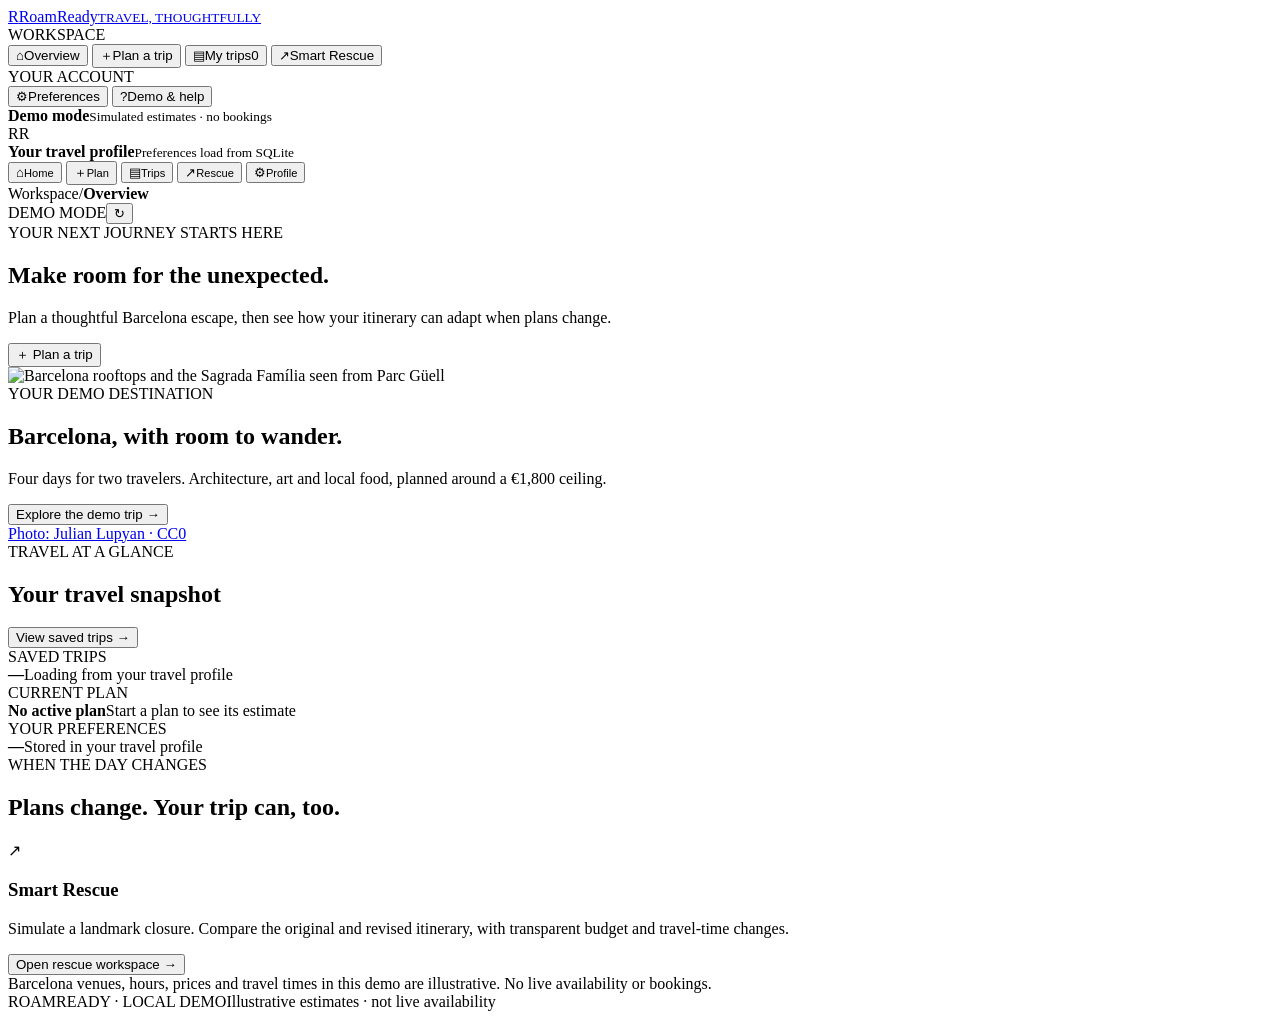
==== commit 5d07beb3: "Add secure demo-only Vercel deployment adapter" ====
--- a/web/static/index.html
+++ b/web/static/index.html
@@ -26,7 +26,7 @@
         <button type="button" class="nav-link" data-page="help"><span class="nav-glyph" aria-hidden="true">?</span>Demo & help</button>
       </nav>
       <div class="sidebar-spacer"></div>
-      <div class="demo-status"><span class="status-dot"></span><div><strong>Local demo mode</strong><small>Simulated estimates · no bookings</small></div></div>
+      <div class="demo-status"><span class="status-dot"></span><div><strong id="demo-status-title">Demo mode</strong><small>Simulated estimates · no bookings</small></div></div>
       <div class="profile-mini"><span class="avatar">RR</span><div><strong>Your travel profile</strong><small id="profile-mini-label">Preferences load from SQLite</small></div></div>
     </aside>
 
@@ -43,6 +43,7 @@
         <div class="breadcrumbs"><span>Workspace</span><span aria-hidden="true">/</span><strong id="page-title">Overview</strong></div>
         <div class="topbar-actions"><span class="demo-pill"><i></i>DEMO MODE</span><button type="button" class="icon-button" id="refresh-dashboard" aria-label="Refresh dashboard" title="Refresh dashboard">↻</button></div>
       </header>
+      <aside id="hosting-notice" class="hosting-notice" role="status" hidden>Hosted demo: saved preferences and trips use temporary storage and may be cleared when the server restarts.</aside>
 
       <section class="page-section active" id="page-overview" aria-labelledby="overview-title">
         <div class="welcome-row">
@@ -65,7 +66,7 @@
         <div class="snapshot-grid">
           <article class="snapshot-card"><div class="snapshot-label">SAVED TRIPS</div><strong id="overview-trip-count">—</strong><span id="overview-trip-caption">Loading from your travel profile</span></article>
           <article class="snapshot-card"><div class="snapshot-label">CURRENT PLAN</div><strong id="overview-plan-total">No active plan</strong><span id="overview-plan-caption">Start a plan to see its estimate</span></article>
-          <article class="snapshot-card"><div class="snapshot-label">YOUR PREFERENCES</div><strong id="overview-interest-count">—</strong><span id="overview-preference-caption">Stored in your local SQLite profile</span></article>
+          <article class="snapshot-card"><div class="snapshot-label">YOUR PREFERENCES</div><strong id="overview-interest-count">—</strong><span id="overview-preference-caption">Stored in your travel profile</span></article>
         </div>
 
         <div class="section-heading rescue-heading"><div><div class="eyebrow">WHEN THE DAY CHANGES</div><h2>Plans change. Your trip can, too.</h2></div></div>
@@ -136,7 +137,7 @@
       <section class="page-section" id="page-help" aria-labelledby="help-title" hidden>
         <div class="page-intro"><div class="eyebrow">A FEW THINGS TO KNOW</div><h1 id="help-title">Demo & help</h1><p>RoamReady is a local travel planning demo that uses MCP tools for planning and recovery.</p></div>
         <div class="help-grid"><article class="panel help-card"><div class="eyebrow">DEMO MODE</div><h2>What’s simulated?</h2><p>Barcelona attraction availability, opening hours, ticket costs, lodging, meals, airfare and local travel times are illustrative. Provider outage and landmark closure are simulated scenarios.</p><p>No booking, payment, current quote or live disruption feed is connected.</p></article>
-          <article class="panel help-card"><div class="eyebrow">MCP CONNECTION</div><h2>Local tools, real calls.</h2><p>The web dashboard sends planning, saved-trip, profile and rescue requests through the local Streamable HTTP MCP server. The app does not connect to an Alexa device or restricted Alexa+ preview tools.</p><code>http://127.0.0.1:8765/mcp</code></article>
+          <article class="panel help-card"><div class="eyebrow">MCP CONNECTION</div><h2>Planning through MCP.</h2><p>The dashboard sends planning, saved-trip, profile and rescue requests through the Streamable HTTP MCP server. The app does not connect to an Alexa device or restricted Alexa+ preview tools.</p><code id="mcp-endpoint">http://127.0.0.1:8765/mcp</code></article>
           <article class="panel help-card"><div class="eyebrow">SESSION CONTROLS</div><h2>Reset the demo session</h2><p>Clear the current conversation and generated comparison. Saved trips and preferences remain in your local profile.</p><button type="button" id="reset-demo" class="button button-secondary">Reset demo session</button></article>
           <article class="panel help-card help-danger"><div class="eyebrow">DATA CONTROLS</div><h2>Clear your travel memory</h2><p>Delete your saved profile, saved trips and price watches from this demo’s SQLite database. This cannot be undone.</p><button type="button" id="forget-all" class="button button-danger">Forget all travel memory</button></article></div>
       </section>
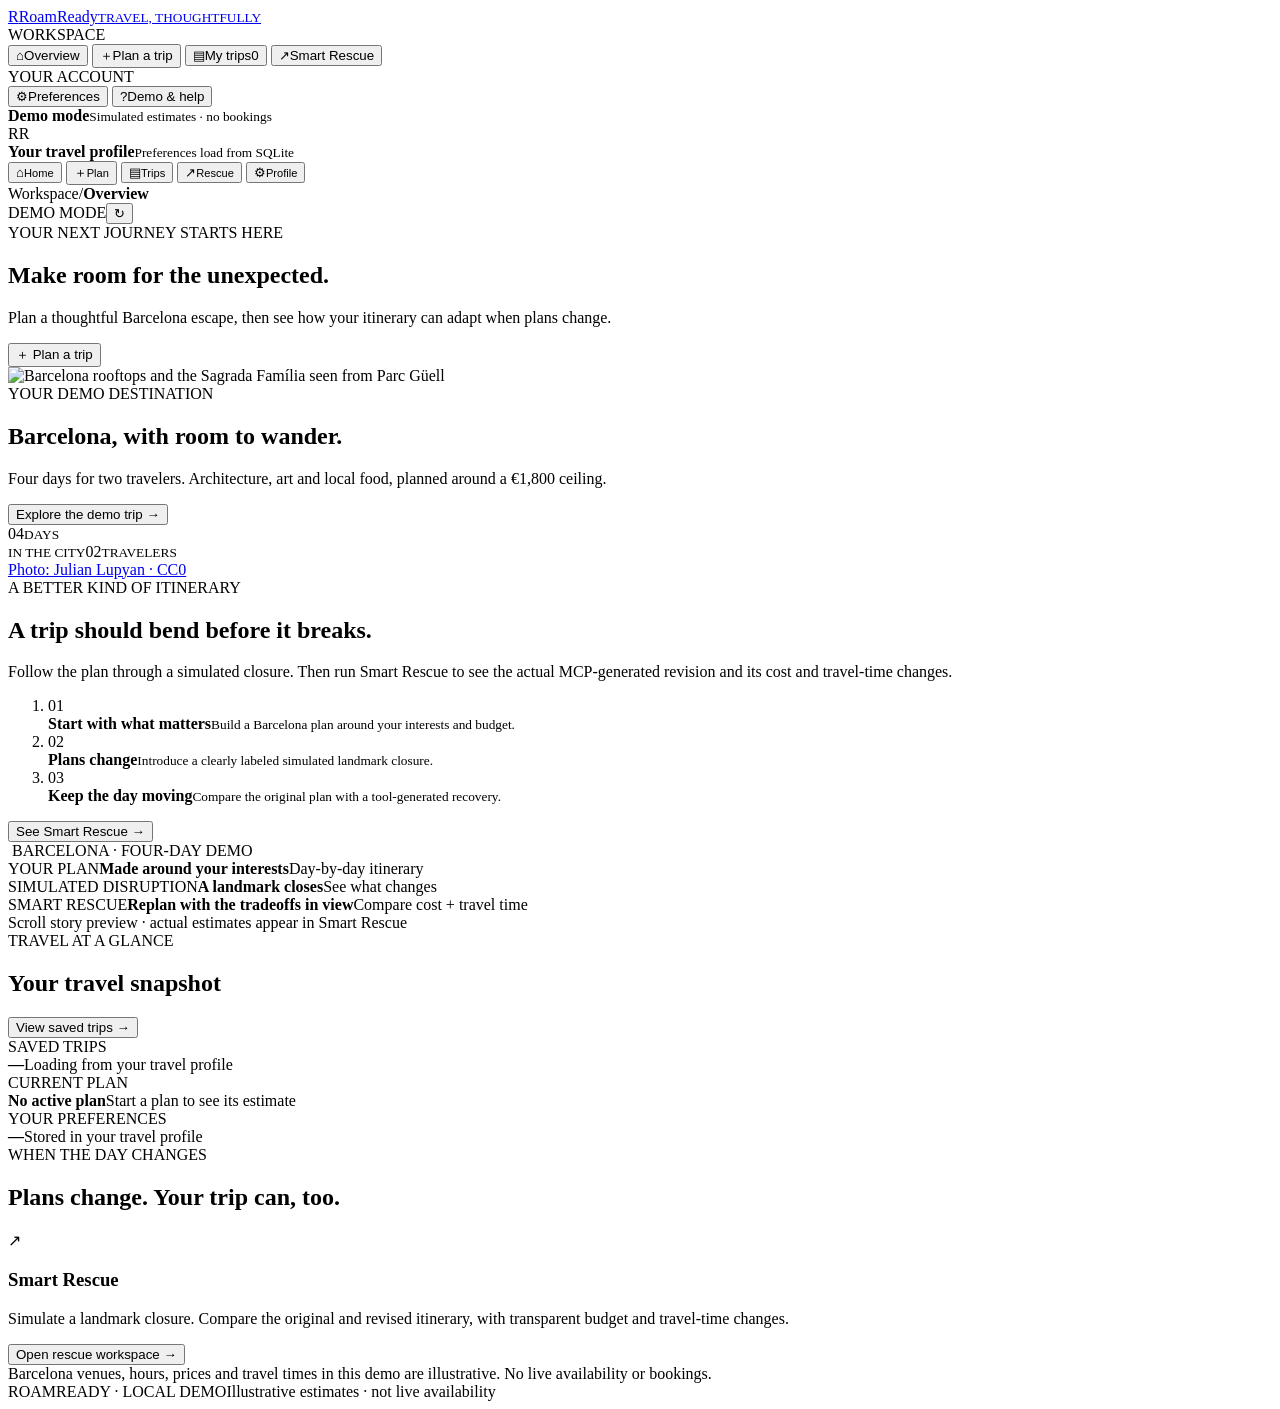
==== commit bc5ec1e2: "Add cinematic GSAP trip story" ====
--- a/web/static/index.html
+++ b/web/static/index.html
@@ -52,15 +52,43 @@
           <button type="button" class="button button-primary" data-page="planner"><span aria-hidden="true">＋</span> Plan a trip</button>
         </div>
 
-        <article class="destination-hero">
+        <article class="destination-hero" data-depth-scene>
           <img src="/static/barcelona-sagrada.jpg" alt="Barcelona rooftops and the Sagrada Família seen from Parc Güell">
           <div class="destination-scrim"></div>
+          <span class="hero-orbit hero-orbit-one" aria-hidden="true"></span><span class="hero-orbit hero-orbit-two" aria-hidden="true"></span>
           <div class="destination-copy"><span class="image-kicker">YOUR DEMO DESTINATION</span><h2>Barcelona, with room to wander.</h2>
             <p>Four days for two travelers. Architecture, art and local food, planned around a €1,800 ceiling.</p>
             <button type="button" class="button button-light" data-plan-demo>Explore the demo trip <span aria-hidden="true">→</span></button>
           </div>
+          <div class="hero-stamp" aria-label="Four days, two travelers, Barcelona"><span>04</span><small>DAYS<br>IN THE CITY</small><i></i><span>02</span><small>TRAVELERS</small></div>
           <a class="image-credit" href="https://commons.wikimedia.org/wiki/File:Sagrada_Fam%C3%ADlia,_Barcelona.jpg" target="_blank" rel="noreferrer">Photo: Julian Lupyan · CC0</a>
         </article>
+
+        <section class="journey-story" aria-labelledby="journey-story-title">
+          <div class="journey-story-copy">
+            <div class="eyebrow">A BETTER KIND OF ITINERARY</div>
+            <h2 id="journey-story-title">A trip should bend before it breaks.</h2>
+            <p class="journey-story-intro">Follow the plan through a simulated closure. Then run Smart Rescue to see the actual MCP-generated revision and its cost and travel-time changes.</p>
+            <ol class="journey-steps" aria-label="How RoamReady adapts a trip">
+              <li class="journey-step is-active" data-story-step="0"><span class="journey-step-index">01</span><div><strong>Start with what matters</strong><small>Build a Barcelona plan around your interests and budget.</small></div></li>
+              <li class="journey-step" data-story-step="1"><span class="journey-step-index">02</span><div><strong>Plans change</strong><small>Introduce a clearly labeled simulated landmark closure.</small></div></li>
+              <li class="journey-step" data-story-step="2"><span class="journey-step-index">03</span><div><strong>Keep the day moving</strong><small>Compare the original plan with a tool-generated recovery.</small></div></li>
+            </ol>
+            <button type="button" class="button button-primary journey-cta" data-page="rescue">See Smart Rescue <span aria-hidden="true">→</span></button>
+          </div>
+          <div class="journey-stage" aria-label="Illustration of an itinerary adapting to a simulated disruption">
+            <div class="journey-stage-glow" aria-hidden="true"></div>
+            <div class="journey-photo-card" data-story-photo>
+              <img src="/static/barcelona-sagrada.jpg" alt="" loading="lazy">
+              <span class="journey-photo-label">BARCELONA · FOUR-DAY DEMO</span>
+              <div class="journey-route" aria-hidden="true"><span></span><i></i><span></span><i></i><span></span></div>
+            </div>
+            <div class="journey-note journey-note-plan is-active" data-story-card="0"><span class="journey-note-label">YOUR PLAN</span><strong>Made around your interests</strong><span class="journey-note-line"><i></i>Day-by-day itinerary</span></div>
+            <div class="journey-note journey-note-change" data-story-card="1"><span class="journey-note-label">SIMULATED DISRUPTION</span><strong>A landmark closes</strong><span class="journey-note-line"><i></i>See what changes</span></div>
+            <div class="journey-note journey-note-rescue" data-story-card="2"><span class="journey-note-label">SMART RESCUE</span><strong>Replan with the tradeoffs in view</strong><span class="journey-note-line"><i></i>Compare cost + travel time</span></div>
+            <div class="journey-stage-caption"><span class="stage-caption-dot"></span> Scroll story preview <span>·</span> actual estimates appear in Smart Rescue</div>
+          </div>
+        </section>
 
         <div class="section-heading"><div><div class="eyebrow">TRAVEL AT A GLANCE</div><h2>Your travel snapshot</h2></div><button type="button" class="text-link" data-page="trips">View saved trips <span aria-hidden="true">→</span></button></div>
         <div class="snapshot-grid">
@@ -146,6 +174,8 @@
       <footer class="app-footer"><span>ROAMREADY · LOCAL DEMO</span><span>Illustrative estimates · not live availability</span></footer>
     </main>
   </div>
+  <script src="https://cdn.jsdelivr.net/npm/gsap@3.15.0/dist/gsap.min.js" defer></script>
+  <script src="https://cdn.jsdelivr.net/npm/gsap@3.15.0/dist/ScrollTrigger.min.js" defer></script>
   <script src="/static/app.js" defer></script>
 </body>
 </html>
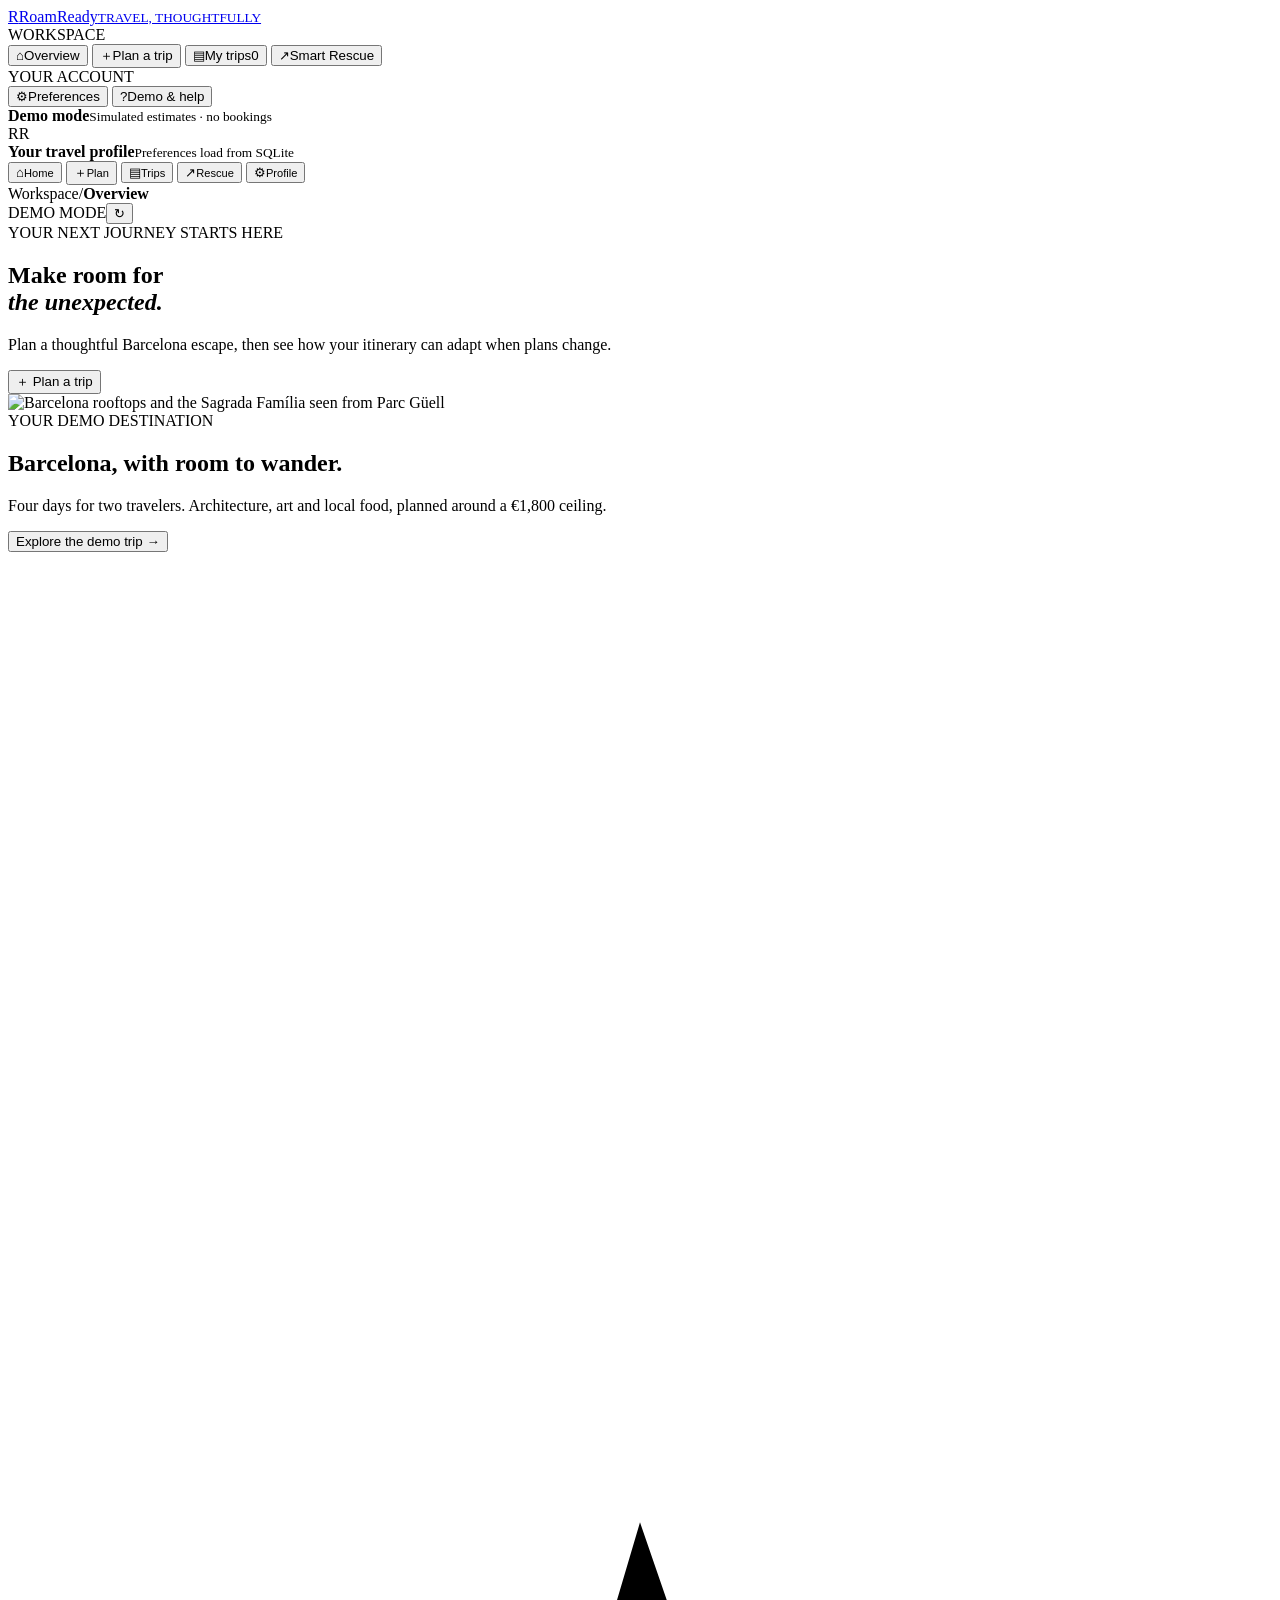
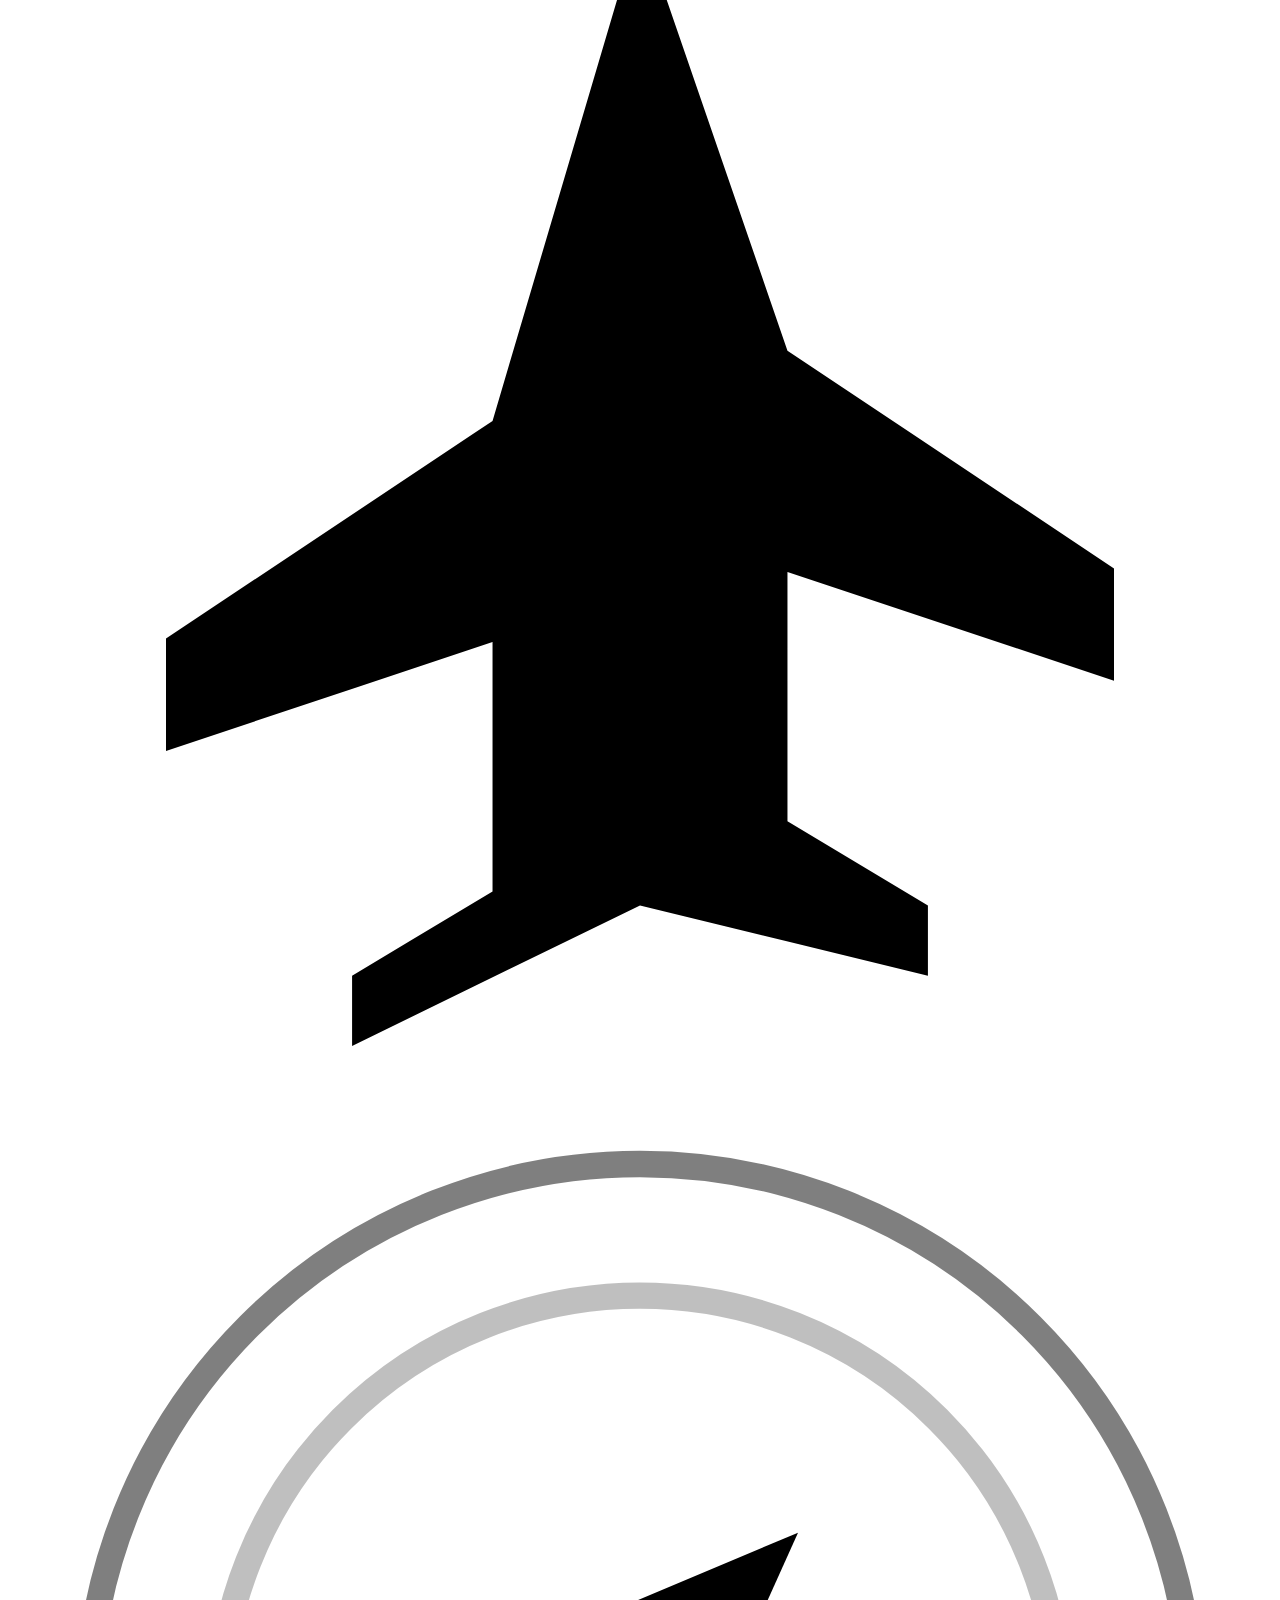
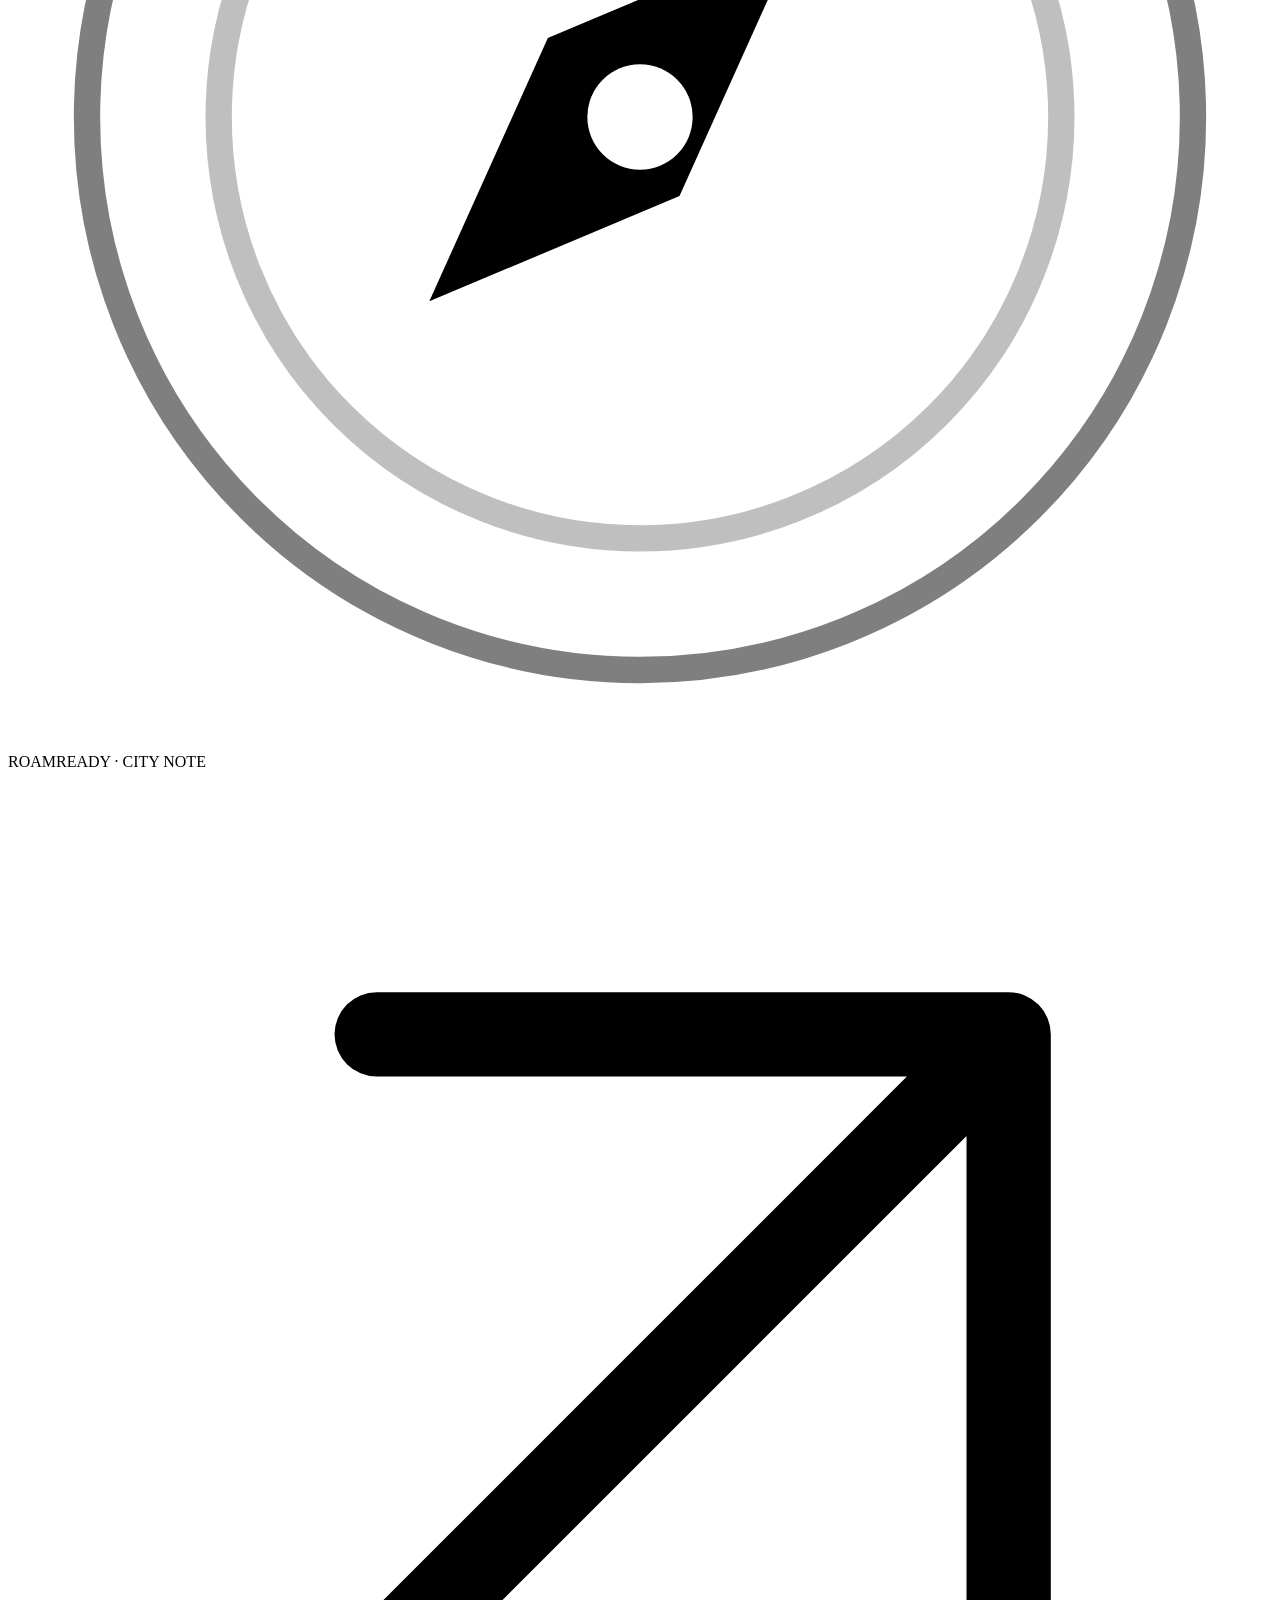
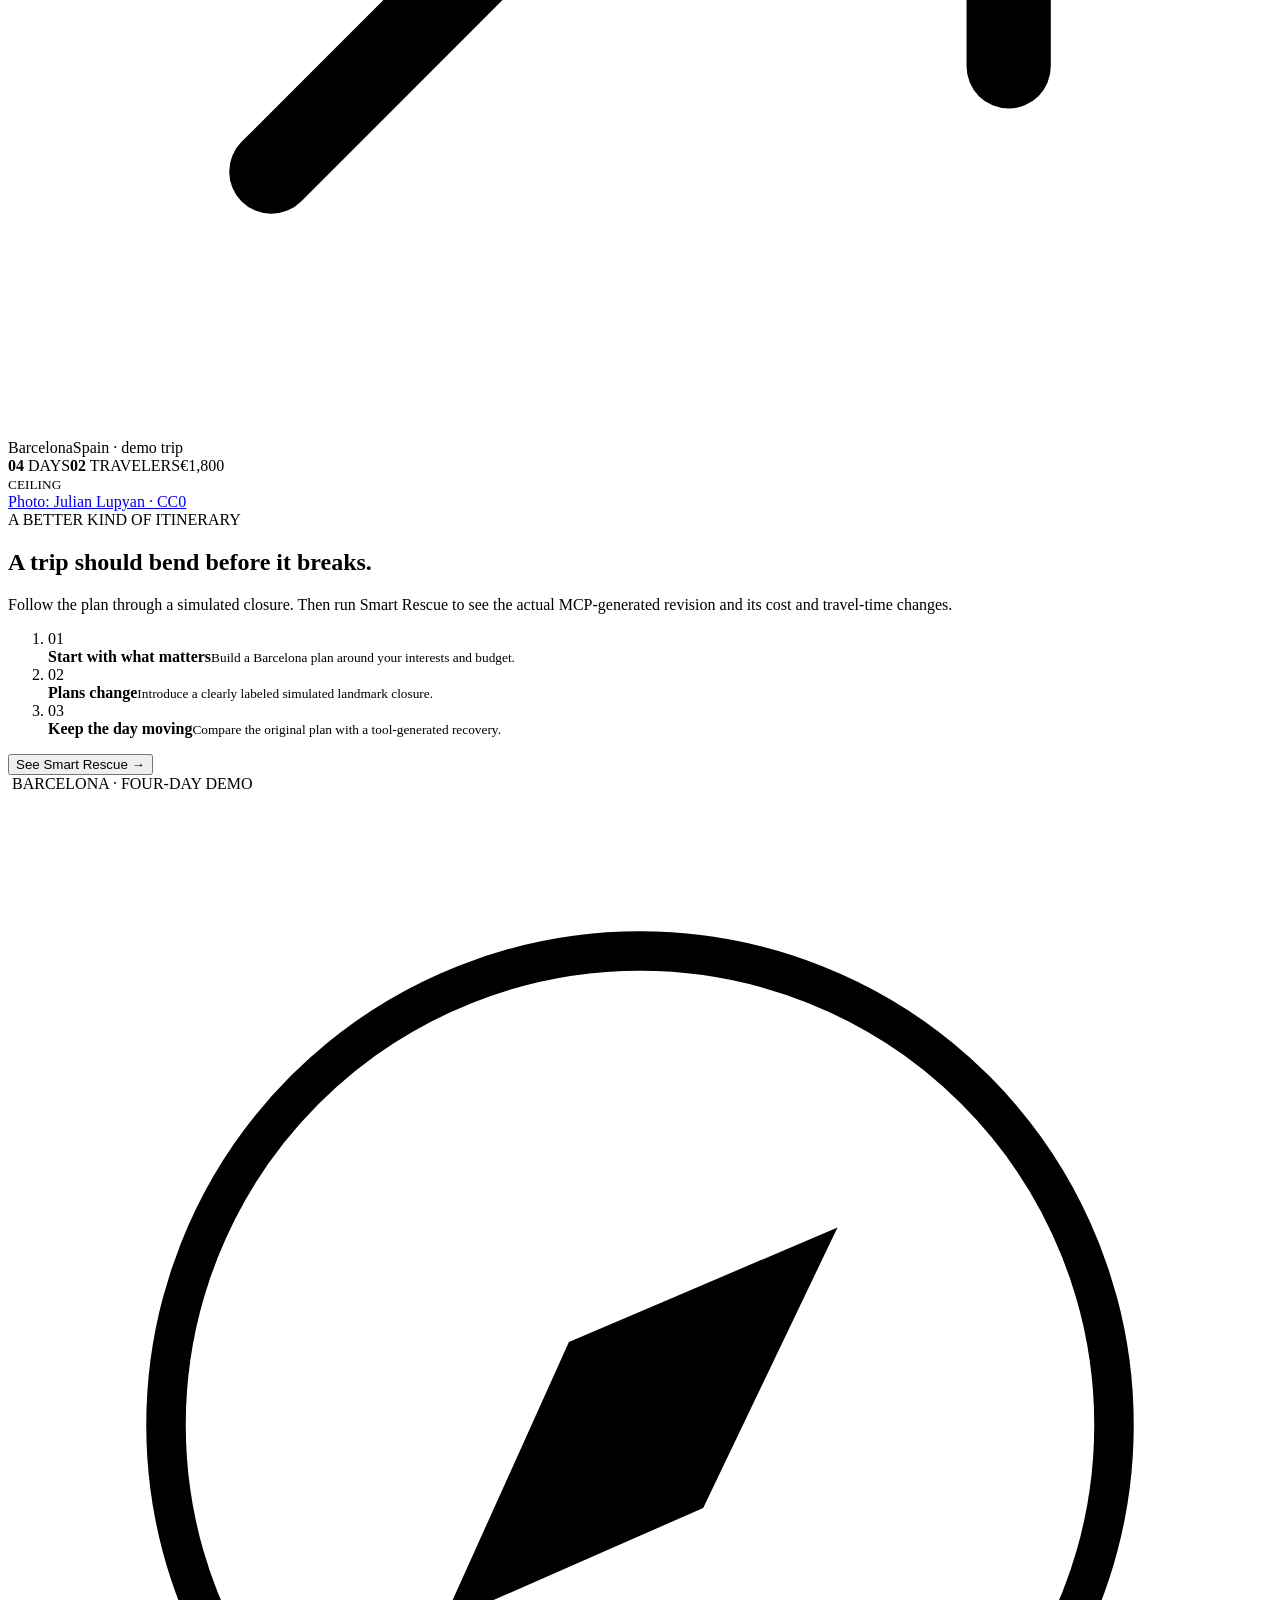
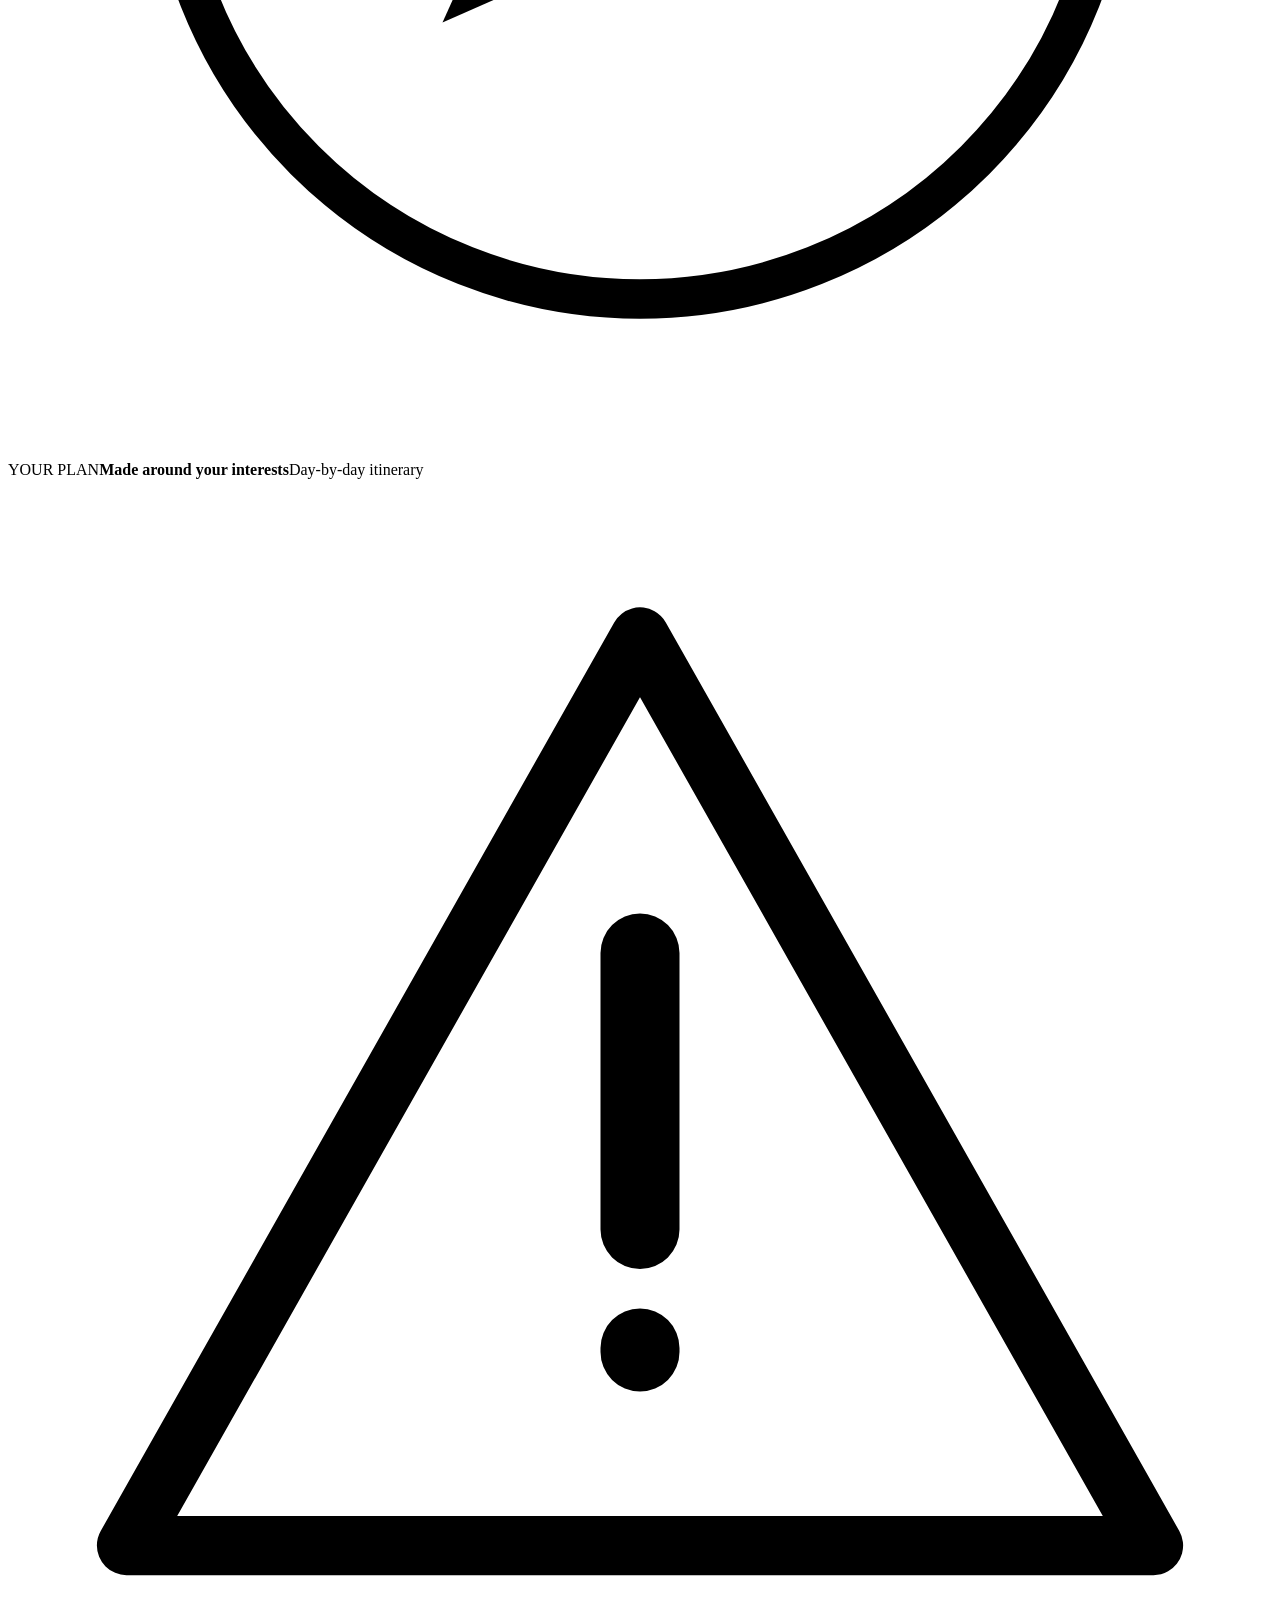
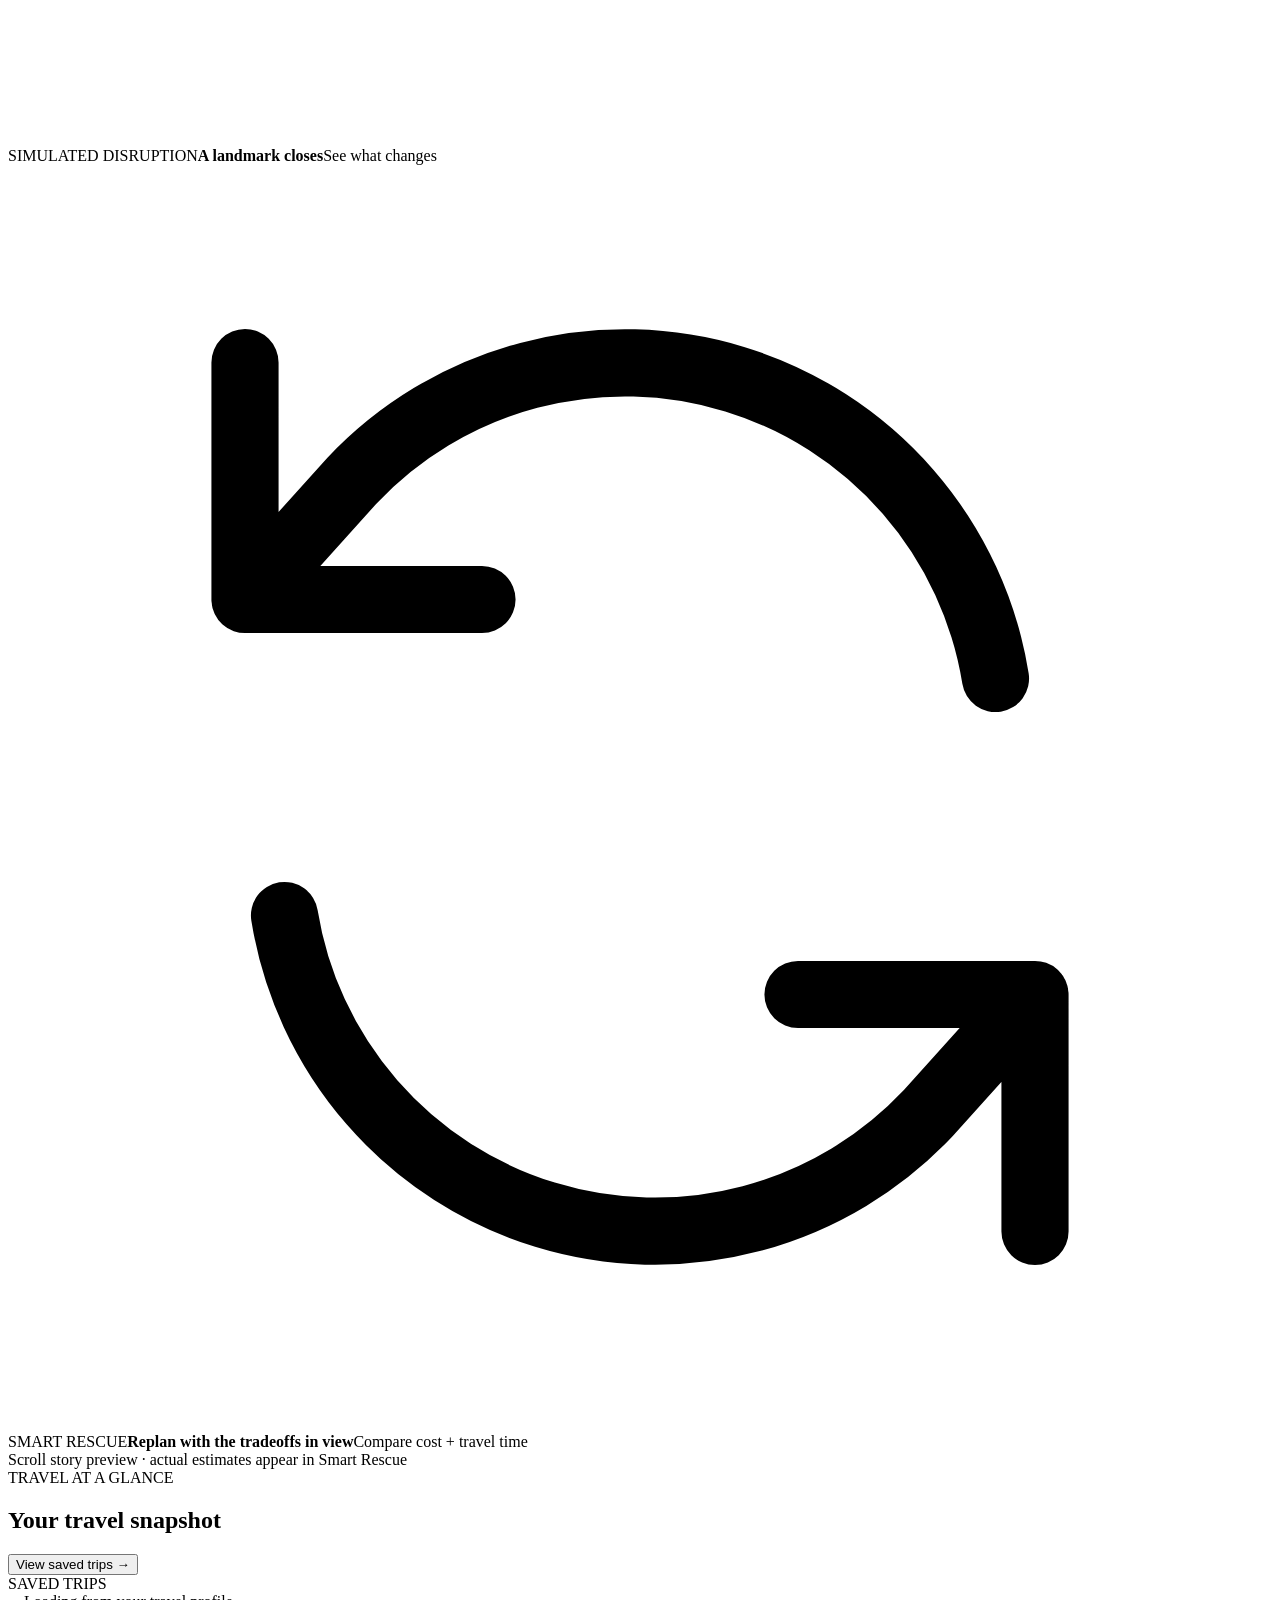
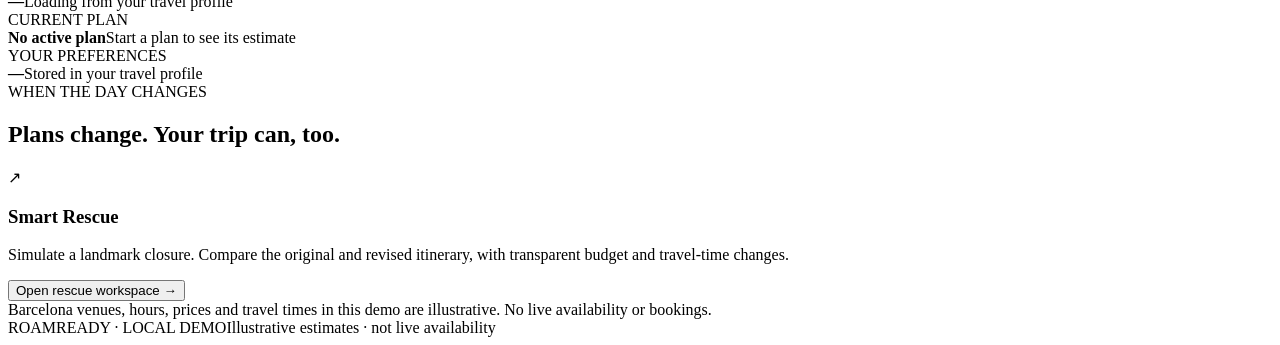
==== commit 8a40e19c: "Add expressive travel motion and typography" ====
--- a/web/static/index.html
+++ b/web/static/index.html
@@ -5,6 +5,9 @@
   <meta name="viewport" content="width=device-width, initial-scale=1">
   <meta name="theme-color" content="#f4f2ec">
   <title>RoamReady — trip dashboard</title>
+  <link rel="preconnect" href="https://fonts.googleapis.com">
+  <link rel="preconnect" href="https://fonts.gstatic.com" crossorigin>
+  <link href="https://fonts.googleapis.com/css2?family=DM+Sans:wght@400;500;600;700&family=Playfair+Display:ital,wght@0,500;0,600;0,700;1,500;1,600&display=swap" rel="stylesheet">
   <link rel="stylesheet" href="/static/app.css">
 </head>
 <body>
@@ -47,7 +50,7 @@
 
       <section class="page-section active" id="page-overview" aria-labelledby="overview-title">
         <div class="welcome-row">
-          <div><div class="eyebrow" id="welcome-date">YOUR NEXT JOURNEY STARTS HERE</div><h1 id="overview-title">Make room for the unexpected.</h1>
+          <div><div class="eyebrow" id="welcome-date">YOUR NEXT JOURNEY STARTS HERE</div><h1 id="overview-title">Make room for<br><em>the unexpected.</em></h1>
             <p class="lead">Plan a thoughtful Barcelona escape, then see how your itinerary can adapt when plans change.</p></div>
           <button type="button" class="button button-primary" data-page="planner"><span aria-hidden="true">＋</span> Plan a trip</button>
         </div>
@@ -60,7 +63,10 @@
             <p>Four days for two travelers. Architecture, art and local food, planned around a €1,800 ceiling.</p>
             <button type="button" class="button button-light" data-plan-demo>Explore the demo trip <span aria-hidden="true">→</span></button>
           </div>
-          <div class="hero-stamp" aria-label="Four days, two travelers, Barcelona"><span>04</span><small>DAYS<br>IN THE CITY</small><i></i><span>02</span><small>TRAVELERS</small></div>
+          <svg class="hero-flight-path" viewBox="0 0 440 300" fill="none" aria-hidden="true"><path d="M28 252C66 222 72 155 129 163C196 174 201 242 269 207C331 176 323 77 405 33" stroke="white" stroke-opacity=".74" stroke-width="1.5" stroke-dasharray="3 9" stroke-linecap="round"/></svg>
+          <div class="hero-aircraft" data-flight-plane aria-hidden="true"><svg viewBox="0 0 36 36" fill="none"><path d="m18 3 4.2 12.2 9.3 6.2v3.2l-9.3-3.1v7.1l4 2.4v2L18 31l-8.2 4v-2l4-2.4v-7.1l-9.3 3.1v-3.2l9.3-6.2L18 3Z" fill="currentColor"/></svg></div>
+          <div class="hero-compass" data-float-icon aria-hidden="true"><svg viewBox="0 0 48 48" fill="none"><circle cx="24" cy="24" r="21" stroke="currentColor" stroke-opacity=".5"/><circle cx="24" cy="24" r="16" stroke="currentColor" stroke-opacity=".25"/><path d="m30 17-4.5 10L16 31l4.5-10L30 17Z" fill="currentColor"/><circle cx="24" cy="24" r="2" fill="#fff"/></svg></div>
+          <div class="hero-ticket" data-float-ticket aria-label="Barcelona demo itinerary for four days and two travelers"><div class="ticket-top"><span>ROAMREADY · CITY NOTE</span><svg viewBox="0 0 24 24" fill="none" aria-hidden="true"><path d="M5 19 19 5M7 5h12v12" stroke="currentColor" stroke-width="1.6" stroke-linecap="round" stroke-linejoin="round"/></svg></div><div class="ticket-destination">Barcelona<span>Spain · demo trip</span></div><div class="ticket-divider"><i></i><i></i><i></i><i></i><i></i><i></i><i></i><i></i><i></i><i></i><i></i><i></i></div><div class="ticket-bottom"><span><strong>04</strong> DAYS</span><span><strong>02</strong> TRAVELERS</span><span class="ticket-mark">€1,800<br><small>CEILING</small></span></div></div>
           <a class="image-credit" href="https://commons.wikimedia.org/wiki/File:Sagrada_Fam%C3%ADlia,_Barcelona.jpg" target="_blank" rel="noreferrer">Photo: Julian Lupyan · CC0</a>
         </article>
 
@@ -83,9 +89,9 @@
               <span class="journey-photo-label">BARCELONA · FOUR-DAY DEMO</span>
               <div class="journey-route" aria-hidden="true"><span></span><i></i><span></span><i></i><span></span></div>
             </div>
-            <div class="journey-note journey-note-plan is-active" data-story-card="0"><span class="journey-note-label">YOUR PLAN</span><strong>Made around your interests</strong><span class="journey-note-line"><i></i>Day-by-day itinerary</span></div>
-            <div class="journey-note journey-note-change" data-story-card="1"><span class="journey-note-label">SIMULATED DISRUPTION</span><strong>A landmark closes</strong><span class="journey-note-line"><i></i>See what changes</span></div>
-            <div class="journey-note journey-note-rescue" data-story-card="2"><span class="journey-note-label">SMART RESCUE</span><strong>Replan with the tradeoffs in view</strong><span class="journey-note-line"><i></i>Compare cost + travel time</span></div>
+            <div class="journey-note journey-note-plan is-active" data-story-card="0"><span class="journey-note-icon" aria-hidden="true"><svg viewBox="0 0 32 32" fill="none"><circle cx="16" cy="16" r="12" stroke="currentColor"/><path d="m21 11-3.4 7.1L11 21l3.2-7.1L21 11Z" fill="currentColor"/></svg></span><div><span class="journey-note-label">YOUR PLAN</span><strong>Made around your interests</strong><span class="journey-note-line"><i></i>Day-by-day itinerary</span></div></div>
+            <div class="journey-note journey-note-change" data-story-card="1"><span class="journey-note-icon" aria-hidden="true"><svg viewBox="0 0 32 32" fill="none"><path d="m16 4 13 23H3L16 4Z" stroke="currentColor" stroke-width="1.5" stroke-linejoin="round"/><path d="M16 12v7m0 3v.1" stroke="currentColor" stroke-width="2" stroke-linecap="round"/></svg></span><div><span class="journey-note-label">SIMULATED DISRUPTION</span><strong>A landmark closes</strong><span class="journey-note-line"><i></i>See what changes</span></div></div>
+            <div class="journey-note journey-note-rescue" data-story-card="2"><span class="journey-note-icon" aria-hidden="true"><svg viewBox="0 0 32 32" fill="none"><path d="M25 13a9.5 9.5 0 0 0-16.3-5L6 11m0 0V5m0 6h6m-5 8a9.5 9.5 0 0 0 16.3 5L26 21m0 0v6m0-6h-6" stroke="currentColor" stroke-width="1.7" stroke-linecap="round" stroke-linejoin="round"/></svg></span><div><span class="journey-note-label">SMART RESCUE</span><strong>Replan with the tradeoffs in view</strong><span class="journey-note-line"><i></i>Compare cost + travel time</span></div></div>
             <div class="journey-stage-caption"><span class="stage-caption-dot"></span> Scroll story preview <span>·</span> actual estimates appear in Smart Rescue</div>
           </div>
         </section>
@@ -176,6 +182,7 @@
   </div>
   <script src="https://cdn.jsdelivr.net/npm/gsap@3.15.0/dist/gsap.min.js" defer></script>
   <script src="https://cdn.jsdelivr.net/npm/gsap@3.15.0/dist/ScrollTrigger.min.js" defer></script>
+  <script src="https://cdn.jsdelivr.net/npm/gsap@3.15.0/dist/MotionPathPlugin.min.js" defer></script>
   <script src="/static/app.js" defer></script>
 </body>
 </html>
